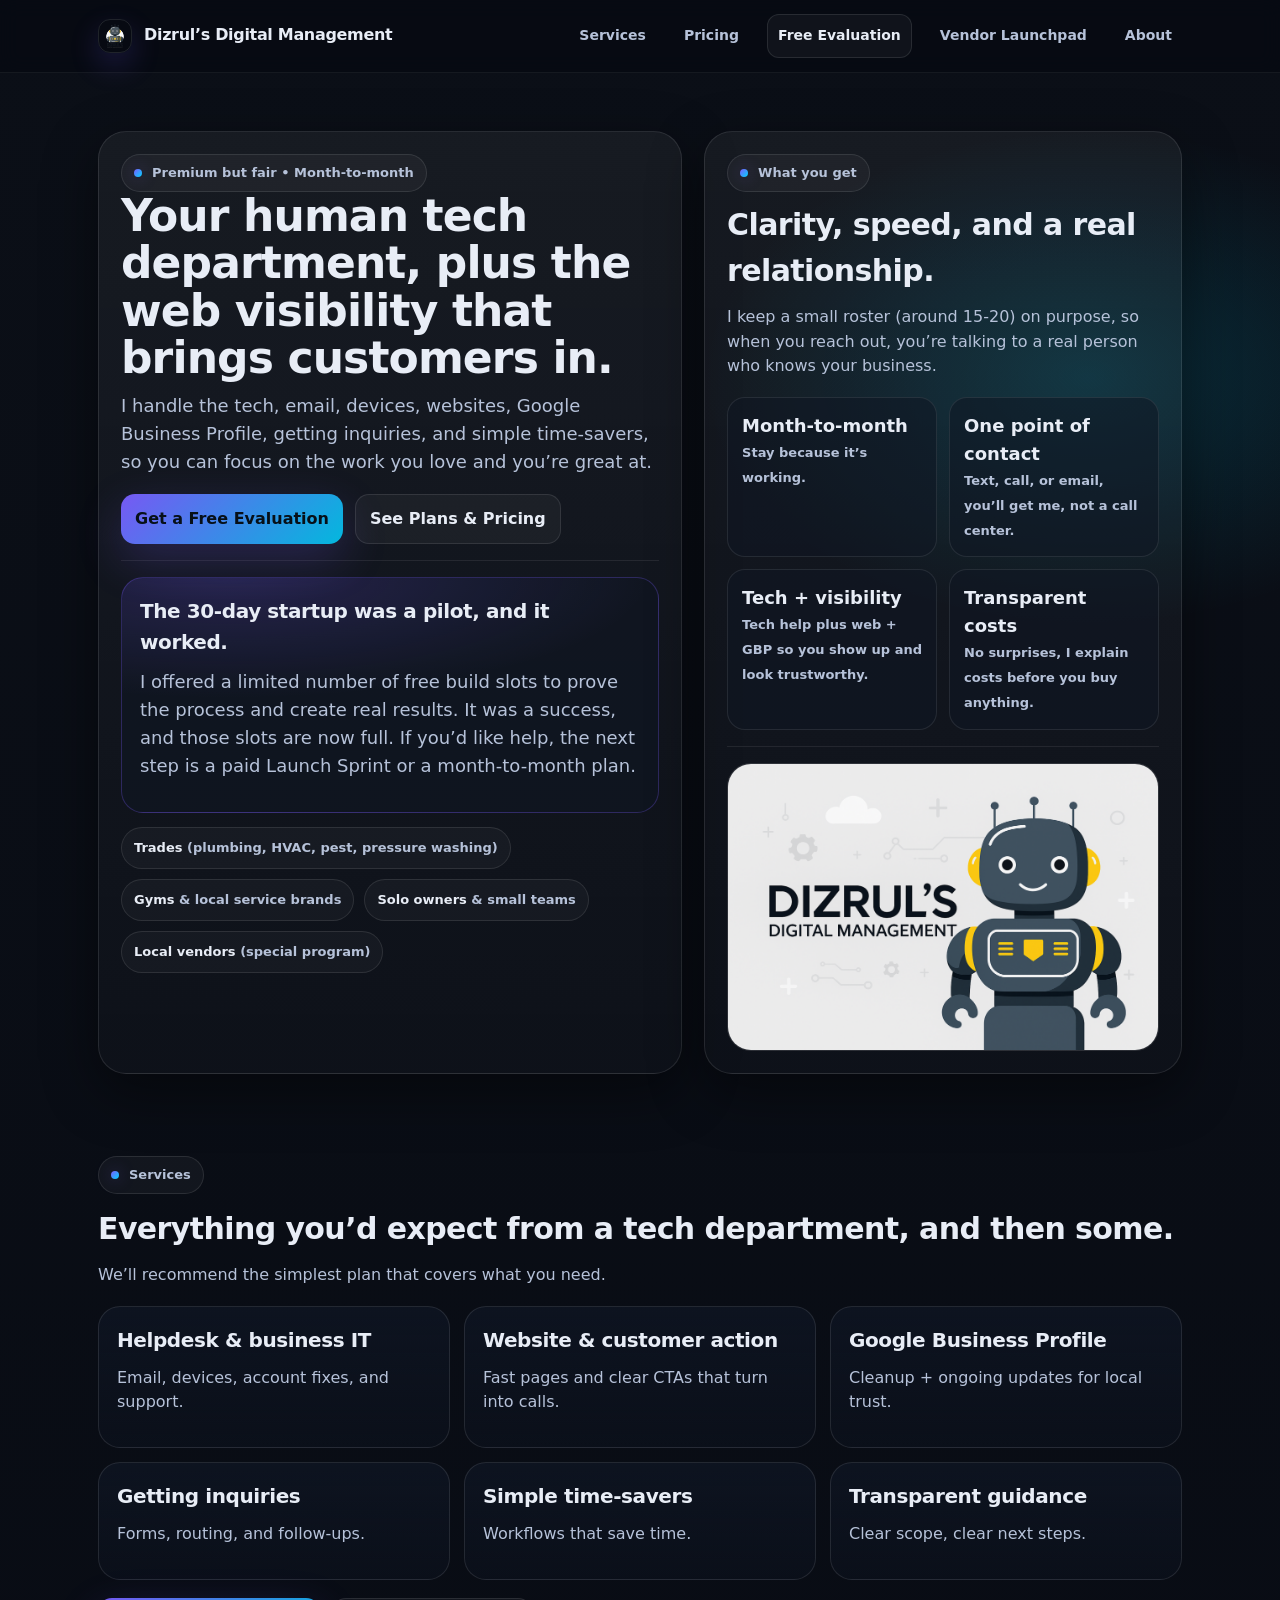
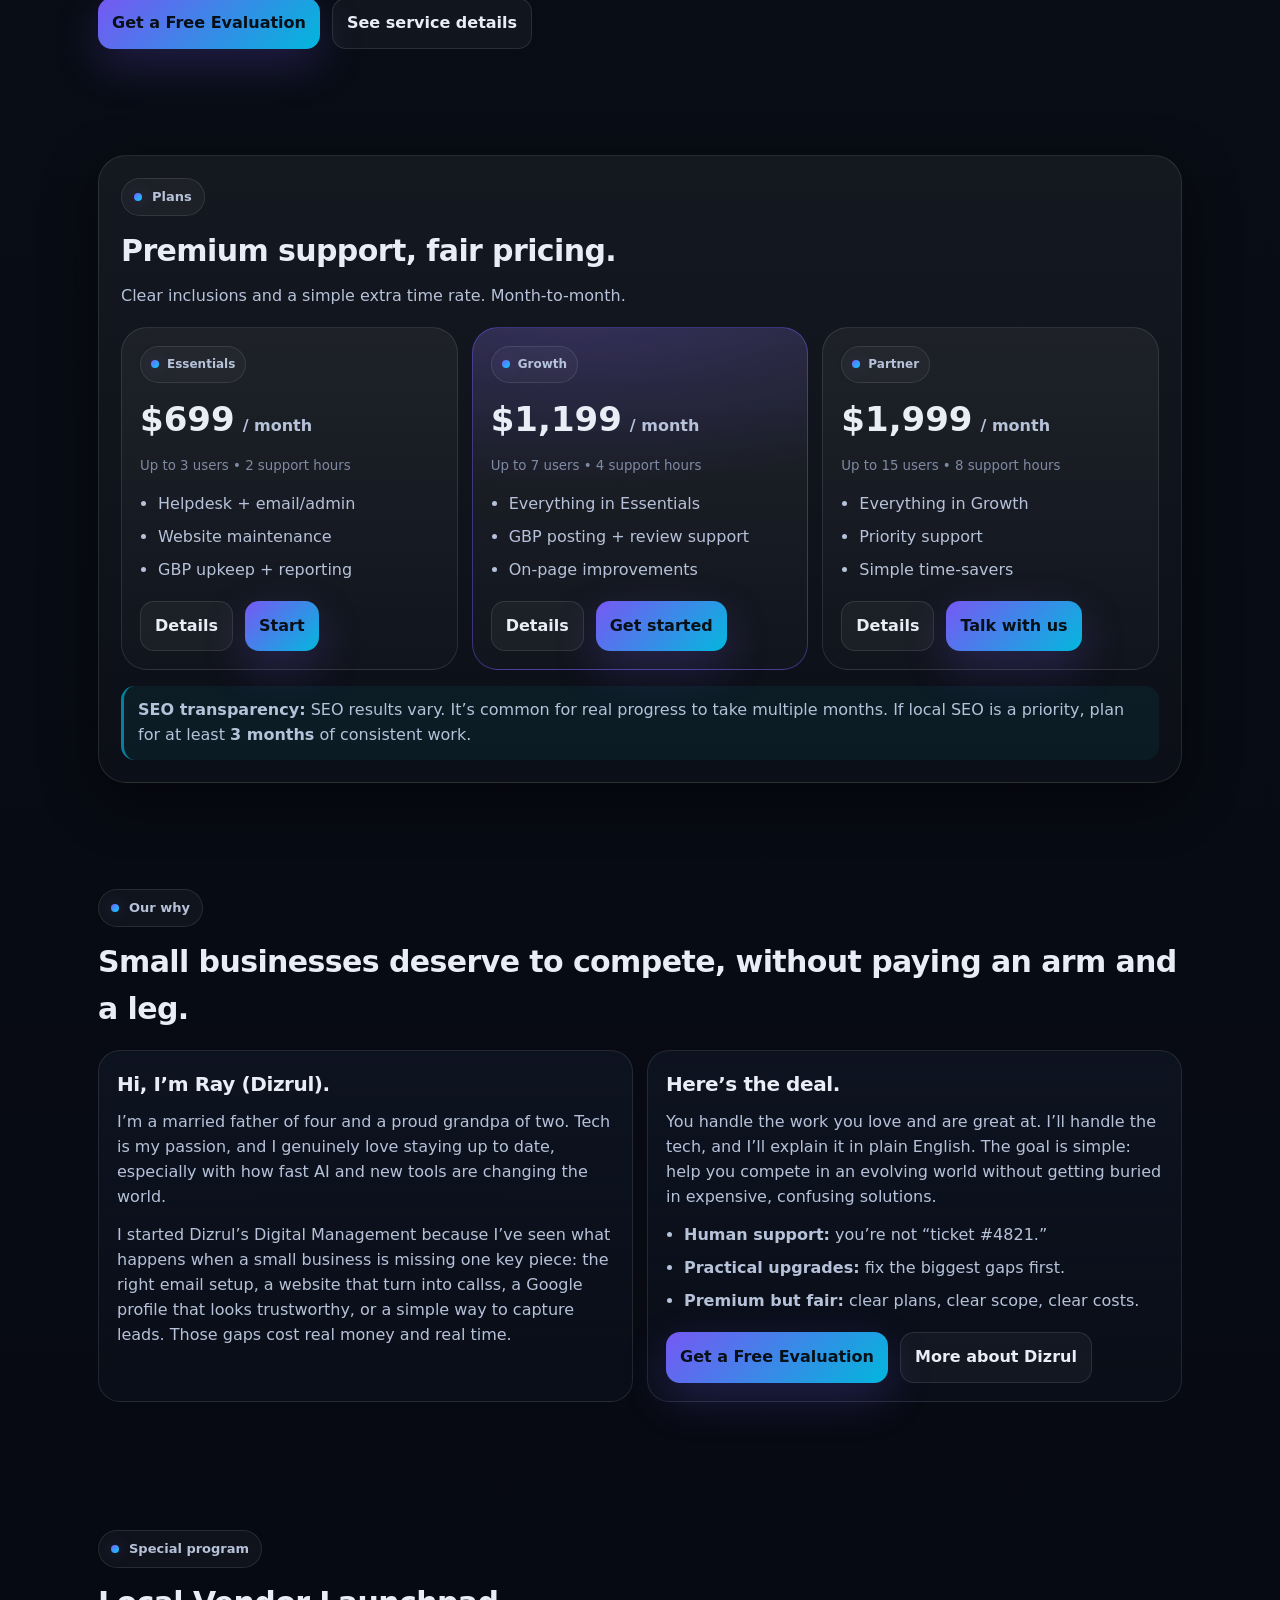
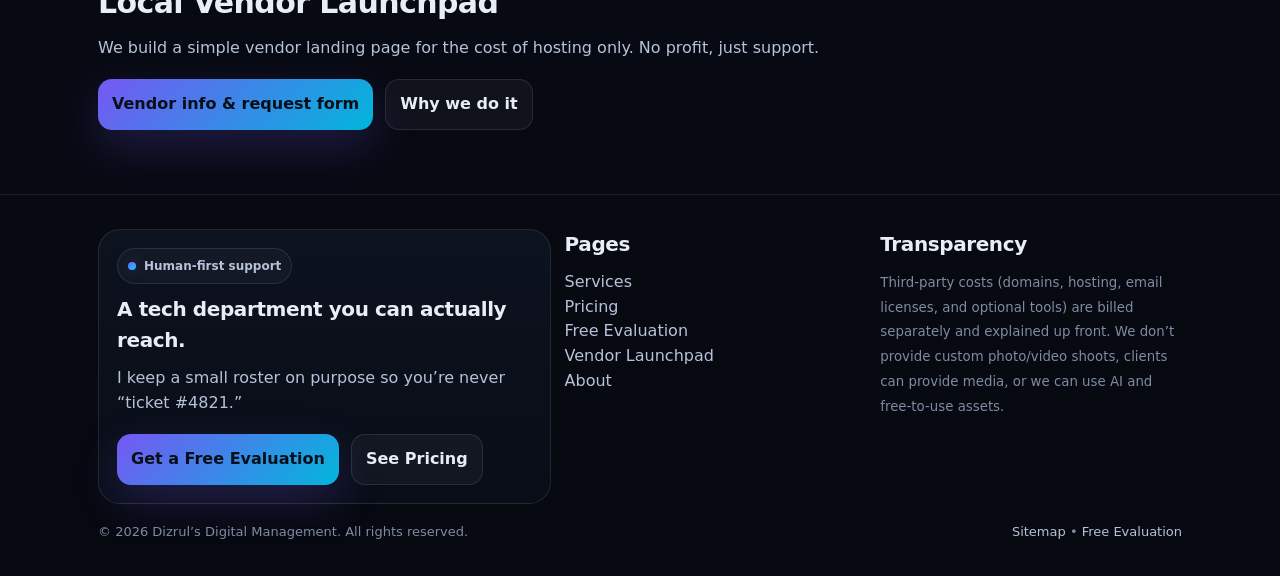
==== index.html @ 0477a1da "Add root AGENTS.md with project and content guidelines" ====
<!doctype html>
<html lang="en">
<head>
 <meta charset="utf-8" />
 <meta name="viewport" content="width=device-width, initial-scale=1" />
 <title>Dizrul’s Digital Management | Tech Department + Local Visibility</title>
 <meta name="description" content="Premium-but-fair tech department support for small businesses. Email and device setup, websites, Google Business Profile management, getting inquiries, and simple time-savers." />
 <meta name="robots" content="index,follow" />
 <link rel="canonical" href="https://dizrul.com/index.html" />
 <link rel="icon" href="assets/favicon.png" type="image/png" />
 <link rel="stylesheet" href="assets/styles.css" />
 <meta property="og:type" content="website" />
 <meta property="og:site_name" content="Dizrul’s Digital Management" />
 <meta property="og:title" content="Dizrul’s Digital Management | Tech Department + Local Visibility" />
 <meta property="og:description" content="Premium-but-fair tech department support for small businesses. Email and device setup, websites, Google Business Profile management, getting inquiries, and simple time-savers." />
 <meta property="og:url" content="https://dizrul.com/index.html" />
 <meta property="og:image" content="https://dizrul.com/assets/og-image.png" />
 <meta name="twitter:card" content="summary_large_image" />
 <meta name="twitter:title" content="Dizrul’s Digital Management | Tech Department + Local Visibility" />
 <meta name="twitter:description" content="Premium-but-fair tech department support for small businesses. Email and device setup, websites, Google Business Profile management, getting inquiries, and simple time-savers." />
 <meta name="twitter:image" content="https://dizrul.com/assets/og-image.png" />
 <script type="application/ld+json">
{
 "@context": "https://schema.org", "@type": "Organization", "name": "Dizrul\u2019s Digital Management", "url": "https://dizrul.com", "logo": "https://dizrul.com/assets/logo.png", "description": "Premium-but-fair tech department support for small businesses: email, devices, websites, Google Business Profile, getting inquiries, and simple time-savers."
}
</script>
</head>
<body>
 <header class="header">
 <div class="container">
 <div class="bar">
 <a class="brand" href="index.html" aria-label="Home">
 <span class="brandMark" aria-hidden="true"><img src="assets/logo.png" alt="" /></span>
 <span>Dizrul’s Digital Management</span>
 </a>
 <button class="menuBtn" data-menu-btn aria-label="Toggle menu">Menu</button>
 <nav class="nav" data-nav>
 <a href="services.html">Services</a>
 <a href="pricing.html">Pricing</a>
 <a href="evaluation.html" class="cta ghost">Free Evaluation</a>
 <a href="vendor-launchpad.html">Vendor Launchpad</a>
 <a href="about.html">About</a>
 </nav>
 </div>
 </div>
 </header>

 <main>
 <section class="hero">
 <div class="container">
 <div class="heroGrid">
 <div class="card pad headline">
 <span class="kicker"><span class="dot"></span> Premium but fair • Month-to-month</span>
 <h1>Your human tech department, plus the web visibility that brings customers in.</h1>
 <p>
 I handle the tech, email, devices, websites, Google Business Profile, getting inquiries, and simple time-savers, so you can focus on the work you love and you’re great at.
 </p>
 <div class="ctaRow">
 <a class="cta primary" href="evaluation.html">Get a Free Evaluation</a>
 <a class="cta ghost" href="pricing.html">See Plans & Pricing</a>
 </div>

 <div class="hr"></div>

 <div class="callout">
 <h3>The 30-day startup was a pilot, and it worked.</h3>
 <p>
 I offered a limited number of free build slots to prove the process and create real results.
 It was a success, and those slots are now full. If you’d like help, the next step is a paid Launch Sprint or a month-to-month plan.
 </p>
 </div>

 <div class="pills" aria-label="Who we help">
 <div class="pill"><strong>Trades</strong> (plumbing, HVAC, pest, pressure washing)</div>
 <div class="pill"><strong>Gyms</strong> & local service brands</div>
 <div class="pill"><strong>Solo owners</strong> & small teams</div>
 <div class="pill"><strong>Local vendors</strong> (special program)</div>
 </div>
 </div>

 <div class="card pad">
 <span class="kicker"><span class="dot"></span> What you get</span>
 <h2 style="margin-top:10px">Clarity, speed, and a real relationship.</h2>
 <p>I keep a small roster (around 15-20) on purpose, so when you reach out, you’re talking to a real person who knows your business.</p>

 <div class="statGrid">
 <div class="stat"><b>Month-to-month</b><span>Stay because it’s working.</span></div>
 <div class="stat"><b>One point of contact</b><span>Text, call, or email, you’ll get me, not a call center.</span></div>
 <div class="stat"><b>Tech + visibility</b><span>Tech help plus web + GBP so you show up and look trustworthy.</span></div>
 <div class="stat"><b>Transparent costs</b><span>No surprises, I explain costs before you buy anything.</span></div>
 </div>

 <div class="hr"></div>

 <div class="heroArt">
 <img src="assets/og-image.png" alt="Dizrul’s Digital Management brand banner featuring a friendly robot mascot." />
 </div>
 </div>
 </div>
 </div>
 </section>

 <section class="section">
 <div class="container">
 <span class="kicker"><span class="dot"></span> Services</span>
 <h2 style="margin-top:12px">Everything you’d expect from a tech department, and then some.</h2>
 <p>We’ll recommend the simplest plan that covers what you need.</p>

 <div class="grid3" style="margin-top:18px">
 <div class="feature"><h3>Helpdesk & business IT</h3><p>Email, devices, account fixes, and support.</p></div>
 <div class="feature"><h3>Website & customer action</h3><p>Fast pages and clear CTAs that turn into calls.</p></div>
 <div class="feature"><h3>Google Business Profile</h3><p>Cleanup + ongoing updates for local trust.</p></div>
 <div class="feature"><h3>Getting inquiries</h3><p>Forms, routing, and follow-ups.</p></div>
 <div class="feature"><h3>Simple time-savers</h3><p>Workflows that save time.</p></div>
 <div class="feature"><h3>Transparent guidance</h3><p>Clear scope, clear next steps.</p></div>
 </div>

 <div class="ctaRow" style="margin-top:18px">
 <a class="cta primary" href="evaluation.html">Get a Free Evaluation</a>
 <a class="cta ghost" href="services.html">See service details</a>
 </div>
 </div>
 </section>

 <section class="section tight">
 <div class="container">
 <div class="card pad">
 <span class="kicker"><span class="dot"></span> Plans</span>
 <h2 style="margin-top:12px">Premium support, fair pricing.</h2>
 <p>Clear inclusions and a simple extra time rate. Month-to-month.</p>

 <div class="pricing" style="margin-top:18px">
 <div class="plan">
 <div class="badge"><span class="dot"></span> Essentials</div>
 <div class="price"><b>$699</b><span>/ month</span></div>
 <p><small>Up to 3 users • 2 support hours</small></p>
 <ul>
 <li>Helpdesk + email/admin</li><li>Website maintenance</li><li>GBP upkeep + reporting</li>
 </ul>
 <div class="ctaRow">
 <a class="cta ghost" href="pricing.html#essentials">Details</a>
 <a class="cta primary" href="evaluation.html">Start</a>
 </div>
 </div>

 <div class="plan featured">
 <div class="badge"><span class="dot"></span> Growth</div>
 <div class="price"><b>$1,199</b><span>/ month</span></div>
 <p><small>Up to 7 users • 4 support hours</small></p>
 <ul>
 <li>Everything in Essentials</li><li>GBP posting + review support</li><li>On-page improvements</li>
 </ul>
 <div class="ctaRow">
 <a class="cta ghost" href="pricing.html#growth">Details</a>
 <a class="cta primary" href="evaluation.html">Get started</a>
 </div>
 </div>

 <div class="plan">
 <div class="badge"><span class="dot"></span> Partner</div>
 <div class="price"><b>$1,999</b><span>/ month</span></div>
 <p><small>Up to 15 users • 8 support hours</small></p>
 <ul>
 <li>Everything in Growth</li><li>Priority support</li><li>Simple time-savers</li>
 </ul>
 <div class="ctaRow">
 <a class="cta ghost" href="pricing.html#partner">Details</a>
 <a class="cta primary" href="evaluation.html">Talk with us</a>
 </div>
 </div>
 </div>

 <div class="note" style="margin-top:16px">
 <b>SEO transparency:</b> SEO results vary. It’s common for real progress to take multiple months. If local SEO is a priority, plan for at least <b>3 months</b> of consistent work.
 </div>
 </div>
 </div>
 </section>

 
 <section class="section">
 <div class="container">
 <span class="kicker"><span class="dot"></span> Our why</span>
 <h2 style="margin-top:12px">Small businesses deserve to compete, without paying an arm and a leg.</h2>
 <div class="grid2" style="margin-top:18px">
 <div class="feature">
 <h3>Hi, I’m Ray (Dizrul).</h3>
 <p>
 I’m a married father of four and a proud grandpa of two. Tech is my passion, and I genuinely love staying up to date, especially with how fast AI and new tools are changing the world.
 </p>
 <p>
 I started Dizrul’s Digital Management because I’ve seen what happens when a small business is missing one key piece:
 the right email setup, a website that turn into callss, a Google profile that looks trustworthy, or a simple way to capture leads.
 Those gaps cost real money and real time.
 </p>
 </div>
 <div class="feature">
 <h3>Here’s the deal.</h3>
 <p>
 You handle the work you love and are great at. I’ll handle the tech, and I’ll explain it in plain English.
 The goal is simple: help you compete in an evolving world without getting buried in expensive, confusing solutions.
 </p>
 <ul>
 <li><b>Human support:</b> you’re not “ticket #4821.”</li>
 <li><b>Practical upgrades:</b> fix the biggest gaps first.</li>
 <li><b>Premium but fair:</b> clear plans, clear scope, clear costs.</li>
 </ul>
 <div class="ctaRow">
 <a class="cta primary" href="evaluation.html">Get a Free Evaluation</a>
 <a class="cta ghost" href="about.html">More about Dizrul</a>
 </div>
 </div>
 </div>
 </div>
 </section>

<section class="section">
 <div class="container">
 <span class="kicker"><span class="dot"></span> Special program</span>
 <h2 style="margin-top:12px">Local Vendor Launchpad</h2>
 <p>We build a simple vendor landing page for the cost of hosting only. No profit, just support.</p>
 <div class="ctaRow">
 <a class="cta primary" href="vendor-launchpad.html">Vendor info & request form</a>
 <a class="cta ghost" href="about.html">Why we do it</a>
 </div>
 </div>
 </section>
 </main>

 <footer class="footer">
 <div class="container">
 <div class="footerGrid">
 <div class="feature">
 <div class="badge"><span class="dot" aria-hidden="true"></span> Human-first support</div>
 <h3 style="margin-top:10px">A tech department you can actually reach.</h3>
 <p>I keep a small roster on purpose so you’re never “ticket #4821.”</p>
 <div class="ctaRow">
 <a class="cta primary" href="evaluation.html">Get a Free Evaluation</a>
 <a class="cta ghost" href="pricing.html">See Pricing</a>
 </div>
 </div>
 <div>
 <h3>Pages</h3>
 <p>
 <a href="services.html">Services</a><br/>
 <a href="pricing.html">Pricing</a><br/>
 <a href="evaluation.html">Free Evaluation</a><br/>
 <a href="vendor-launchpad.html">Vendor Launchpad</a><br/>
 <a href="about.html">About</a>
 </p>
 </div>
 <div>
 <h3>Transparency</h3>
 <p><small>
 Third-party costs (domains, hosting, email licenses, and optional tools) are billed separately and explained up front.
 We don’t provide custom photo/video shoots, clients can provide media, or we can use AI and free-to-use assets.
 </small></p>
 </div>
 </div>
 <div class="subfooter">
 <span>© 2026 Dizrul’s Digital Management. All rights reserved.</span>
 <span><a href="sitemap.xml">Sitemap</a> • <a href="evaluation.html">Free Evaluation</a></span>
 </div>
 </div>
 </footer>
 <script src="assets/script.js"></script>
</body>
</html>
---- assets/styles.css ----
/* Dizrul Site — premium but fair, human-first */
:root{
  --bg:#0b0f17;
  --text:#e8edf6;
  --muted:#b6c2d9;
  --subtle:#7f8aa3;
  --line:rgba(255,255,255,.10);
  --brand:#7c5cff;
  --brand2:#00d4ff;
  --shadow: 0 18px 55px rgba(0,0,0,.45);
  --radius2: 28px;
  --max: 1120px;
}

*{box-sizing:border-box}
html{scroll-behavior:smooth}
body{
  margin:0;
  font-family: ui-sans-serif, system-ui, -apple-system, Segoe UI, Roboto, Helvetica, Arial, "Apple Color Emoji","Segoe UI Emoji";
  background:
    radial-gradient(900px 600px at 20% -10%, rgba(124,92,255,.22), transparent 60%),
    radial-gradient(700px 450px at 85% 10%, rgba(0,212,255,.16), transparent 55%),
    linear-gradient(180deg, var(--bg), #060911);
  color:var(--text);
  line-height:1.55;
}

a{color:inherit; text-decoration:none}
a:hover{opacity:.95}
img{max-width:100%; display:block}

.container{max-width:var(--max); margin:0 auto; padding:0 18px}
.section{padding:64px 0}
.section.tight{padding:42px 0}
.kicker{
  display:inline-flex; gap:10px; align-items:center;
  padding:8px 12px;
  border:1px solid var(--line);
  border-radius:999px;
  background:rgba(255,255,255,.04);
  color:var(--muted);
  font-weight:650;
  font-size:13px;
}
.dot{
  width:8px; height:8px; border-radius:999px;
  background:linear-gradient(135deg, var(--brand), var(--brand2));
  box-shadow:0 0 16px rgba(124,92,255,.35);
}

h1,h2,h3{margin:0 0 10px 0; letter-spacing:-0.02em}
h1{font-size:44px; line-height:1.08}
h2{font-size:30px}
h3{font-size:20px}
p{margin:0 0 14px 0; color:var(--muted)}
small{color:var(--subtle)}
ul{margin:0; padding-left:18px; color:var(--muted)}
li{margin:8px 0}

.header{
  position:sticky; top:0; z-index:50;
  backdrop-filter: blur(10px);
  background:rgba(6,9,17,.62);
  border-bottom:1px solid rgba(255,255,255,.06);
}
.header .bar{
  display:flex; align-items:center; justify-content:space-between;
  padding:14px 0;
}
.brand{
  display:flex; align-items:center; gap:12px;
  font-weight:900; letter-spacing:-0.02em;
}
.brandMark{
  width:34px; height:34px;
  border-radius:12px;
  overflow:hidden;
  box-shadow:0 12px 30px rgba(124,92,255,.20);
  border:1px solid rgba(255,255,255,.10);
}
.brandMark img{width:100%; height:100%; object-fit:cover}
.nav{display:flex; gap:18px; align-items:center}
.nav a{
  font-weight:650; font-size:14px;
  color:var(--muted);
  padding:10px 10px; border-radius:12px;
}
.nav a:hover{background:rgba(255,255,255,.05); color:var(--text)}
.nav a.active{background:rgba(124,92,255,.18); color:var(--text); border:1px solid rgba(124,92,255,.30)}
.menuBtn{
  display:none;
  border:1px solid var(--line);
  background:rgba(255,255,255,.04);
  color:var(--text);
  border-radius:14px;
  padding:10px 12px;
  font-weight:800;
}

.cta{
  display:inline-flex; align-items:center; justify-content:center; gap:10px;
  padding:12px 14px;
  border-radius:14px;
  font-weight:850;
  border:1px solid rgba(255,255,255,.10);
}
.cta.primary{
  background:linear-gradient(135deg, rgba(124,92,255,.95), rgba(0,212,255,.85));
  color:#071018;
  border:none;
  box-shadow:0 16px 45px rgba(124,92,255,.22);
}
.cta.ghost{background:rgba(255,255,255,.04); color:var(--text)}
.ctaRow{display:flex; gap:12px; flex-wrap:wrap; margin-top:18px}

.hero{padding:58px 0 18px}
.heroGrid{display:grid; grid-template-columns: 1.1fr .9fr; gap:22px; align-items:stretch}

.card{
  border:1px solid var(--line);
  background:linear-gradient(180deg, rgba(255,255,255,.05), rgba(255,255,255,.02));
  border-radius:var(--radius2);
  box-shadow:var(--shadow);
}
.card.pad{padding:22px}
.hero .headline p{font-size:18px; max-width:58ch}

.pills{display:flex; flex-wrap:wrap; gap:10px; margin-top:14px}
.pill{
  border:1px solid var(--line);
  background:rgba(255,255,255,.03);
  color:var(--muted);
  padding:10px 12px;
  border-radius:999px;
  font-weight:750;
  font-size:13px;
}
.pill strong{color:var(--text)}

.statGrid{display:grid; grid-template-columns:repeat(2, 1fr); gap:12px; margin-top:18px}
.stat{
  padding:14px;
  border-radius:18px;
  border:1px solid rgba(255,255,255,.09);
  background:rgba(15,22,36,.55);
}
.stat b{display:block; font-size:18px}
.stat span{color:var(--muted); font-weight:650; font-size:13px}

.grid3{display:grid; grid-template-columns:repeat(3, 1fr); gap:14px}
.grid2{display:grid; grid-template-columns:repeat(2, 1fr); gap:14px}

.feature{
  padding:18px;
  border-radius:22px;
  border:1px solid var(--line);
  background:linear-gradient(180deg, rgba(15,22,36,.75), rgba(15,22,36,.35));
}
.badge{
  display:inline-flex; align-items:center; gap:8px;
  color:var(--muted);
  padding:8px 10px;
  border-radius:999px;
  border:1px solid rgba(255,255,255,.10);
  background:rgba(255,255,255,.03);
  font-weight:800;
  font-size:12px;
}
.hr{height:1px; background:rgba(255,255,255,.08); margin:16px 0}

.callout{
  padding:18px;
  border-radius:22px;
  border:1px solid rgba(124,92,255,.28);
  background:
    radial-gradient(700px 200px at 20% 0%, rgba(124,92,255,.20), transparent 60%),
    rgba(15,22,36,.55);
}

.pricing{display:grid; grid-template-columns:repeat(3, 1fr); gap:14px; align-items:stretch}
.plan{
  padding:18px;
  border-radius:26px;
  border:1px solid var(--line);
  background:linear-gradient(180deg, rgba(255,255,255,.05), rgba(255,255,255,.02));
}
.plan.featured{
  border:1px solid rgba(124,92,255,.40);
  background:
    radial-gradient(900px 320px at 30% -10%, rgba(124,92,255,.25), transparent 60%),
    linear-gradient(180deg, rgba(255,255,255,.06), rgba(255,255,255,.02));
}
.price{display:flex; align-items:baseline; gap:8px; margin:10px 0 8px 0}
.price b{font-size:34px}
.price span{color:var(--muted); font-weight:650}

.faq details{
  border:1px solid var(--line);
  background:rgba(255,255,255,.03);
  border-radius:18px;
  padding:14px;
  margin:10px 0;
}
.faq summary{
  cursor:pointer;
  font-weight:900;
  color:var(--text);
  list-style:none;
}
.faq summary::-webkit-details-marker{display:none}
.faq p{margin-top:10px}

.form{display:grid; gap:12px}
.field{display:grid; gap:6px}
label{font-weight:800; color:var(--text); font-size:13px}
input, textarea{
  width:100%;
  border-radius:16px;
  border:1px solid rgba(255,255,255,.10);
  background:rgba(6,9,17,.55);
  color:var(--text);
  padding:12px 12px;
  outline:none;
}
textarea{min-height:120px; resize:vertical}
input:focus, textarea:focus{
  border-color: rgba(124,92,255,.55);
  box-shadow:0 0 0 3px rgba(124,92,255,.18);
}

.checkRow{display:flex; flex-wrap:wrap; gap:10px}
.check{
  display:flex; align-items:center; gap:10px;
  border:1px solid var(--line);
  background:rgba(255,255,255,.03);
  padding:10px 12px;
  border-radius:16px;
  color:var(--muted);
  font-weight:650;
}
.check input{width:auto; margin:0}

.note{
  border-left:3px solid rgba(0,212,255,.55);
  padding:12px 14px;
  background:rgba(0,212,255,.06);
  border-radius:14px;
  color:var(--muted);
}

.footer{
  padding:34px 0;
  border-top:1px solid rgba(255,255,255,.08);
  background:rgba(6,9,17,.35);
}
.footerGrid{display:grid; grid-template-columns:1.2fr .8fr .8fr; gap:14px; align-items:start}
.footer a{color:var(--muted)}
.footer a:hover{color:var(--text)}
.subfooter{
  margin-top:18px;
  color:var(--subtle);
  font-size:13px;
  display:flex;
  flex-wrap:wrap;
  gap:10px;
  justify-content:space-between;
  align-items:center;
}

.heroArt{
  border-radius:24px;
  overflow:hidden;
  border:1px solid rgba(255,255,255,.10);
  background:rgba(255,255,255,.03);
}
.heroArt img{width:100%; height:100%; object-fit:cover}

@media (max-width: 920px){
  h1{font-size:38px}
  .heroGrid{grid-template-columns:1fr}
  .grid3{grid-template-columns:1fr}
  .grid2{grid-template-columns:1fr}
  .pricing{grid-template-columns:1fr}
  .footerGrid{grid-template-columns:1fr}
  .menuBtn{display:inline-flex}
  .nav{
    position:absolute;
    left:0; right:0; top:64px;
    padding:12px 18px 18px;
    display:none;
    flex-direction:column;
    gap:8px;
    background:rgba(6,9,17,.92);
    border-bottom:1px solid rgba(255,255,255,.08);
  }
  .nav.open{display:flex}
  .nav a{width:100%}
}
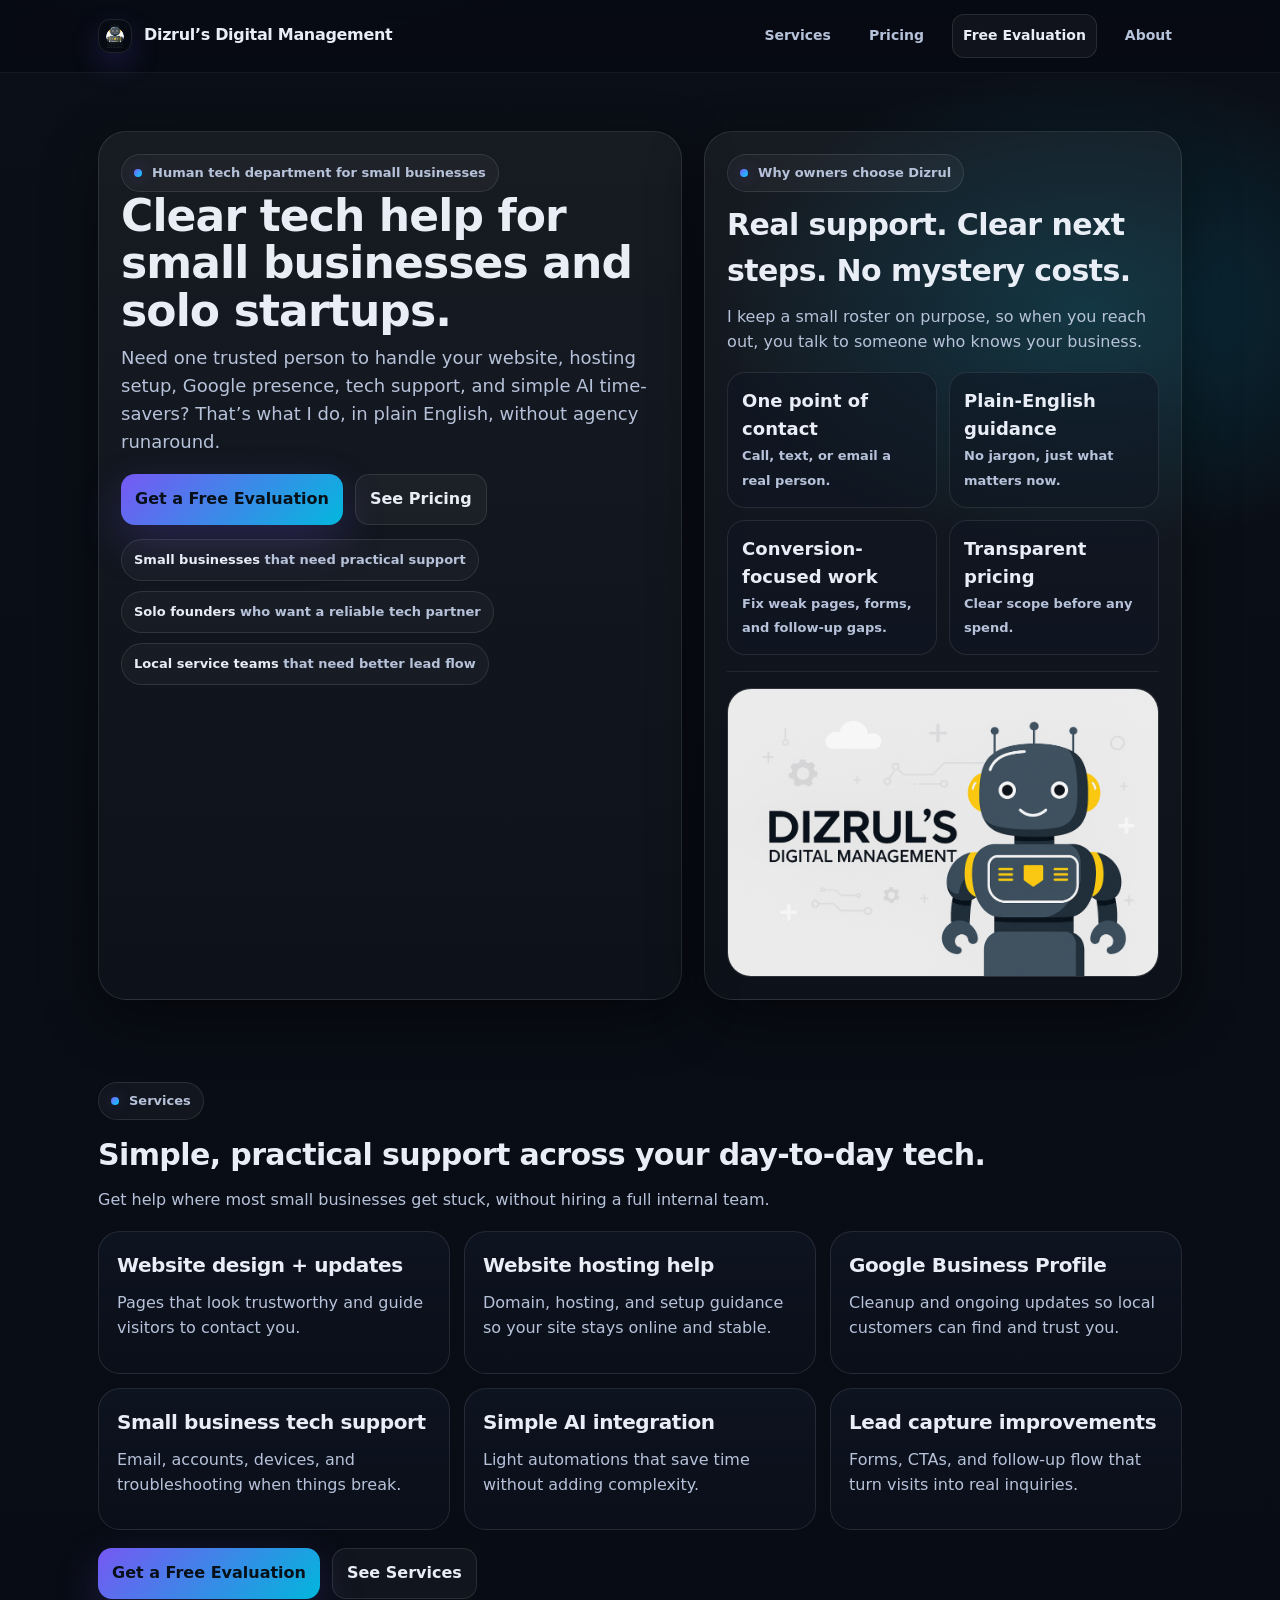
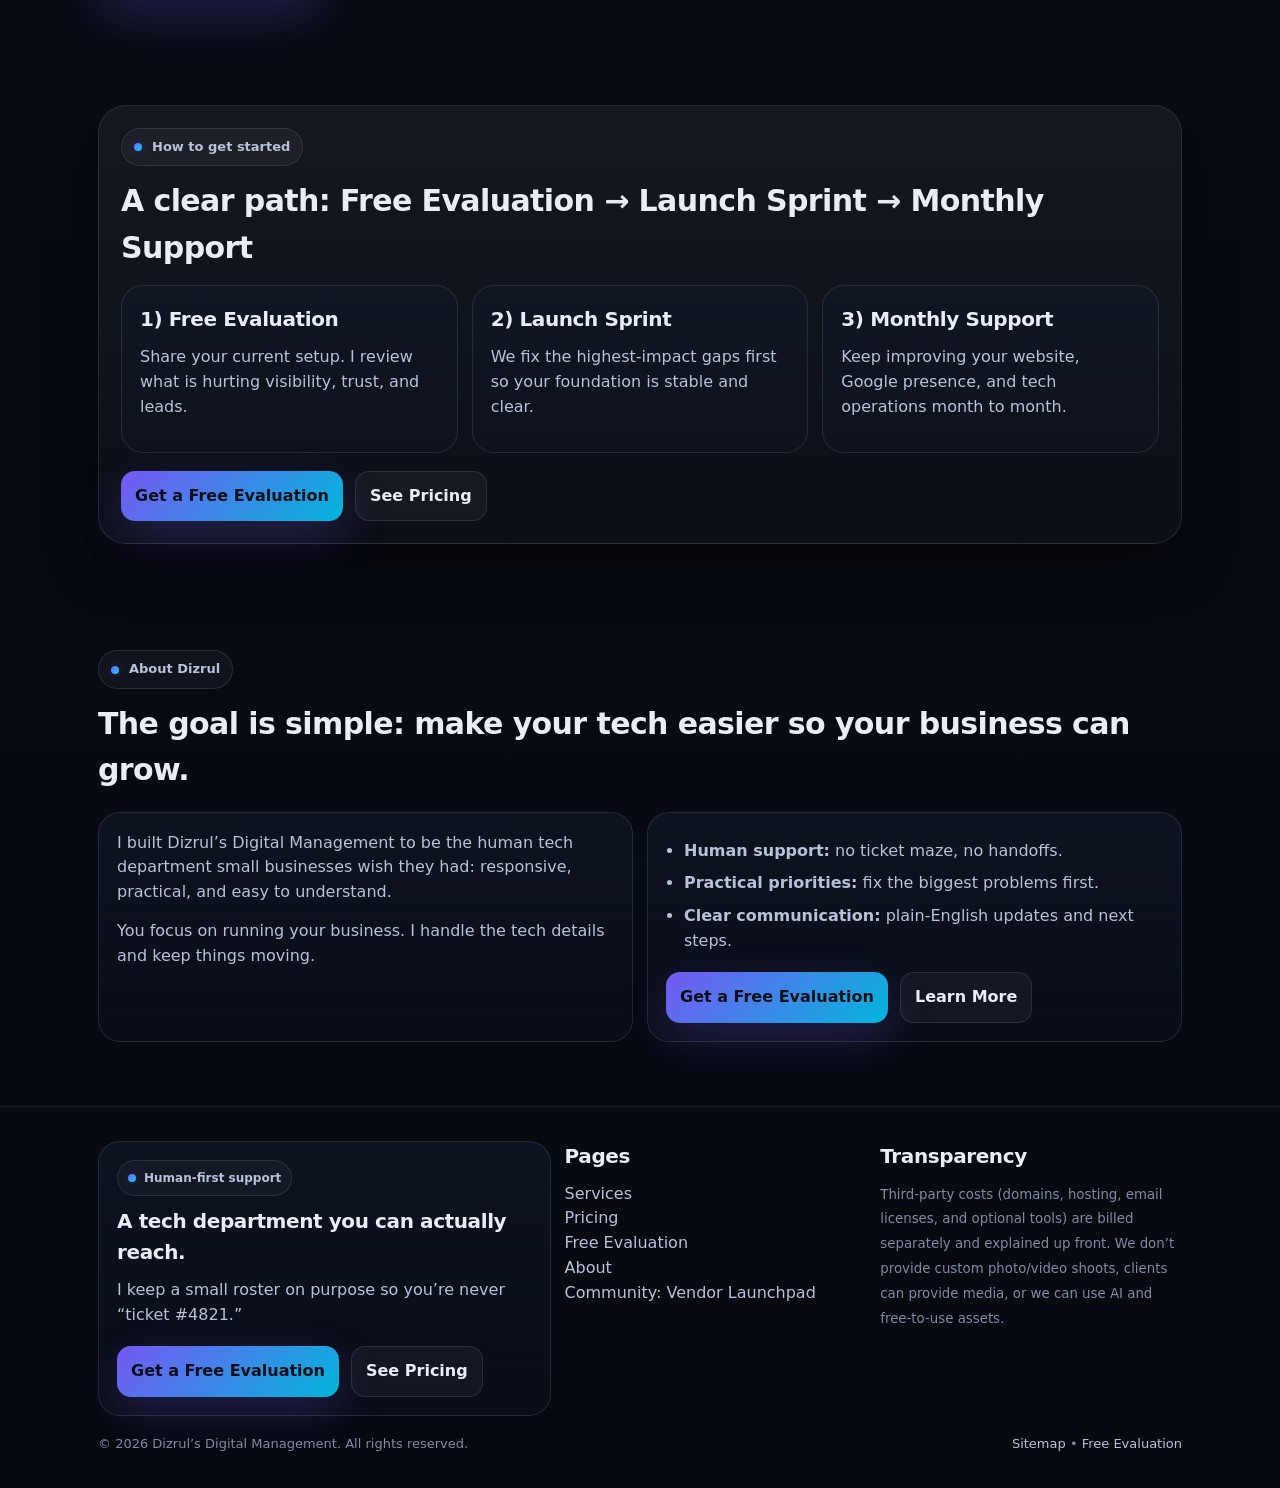
==== commit 3cd81ace: "Unify navigation and CTA path across site pages" ====
--- a/index.html
+++ b/index.html
@@ -3,21 +3,21 @@
 <head>
  <meta charset="utf-8" />
  <meta name="viewport" content="width=device-width, initial-scale=1" />
- <title>Dizrul’s Digital Management | Tech Department + Local Visibility</title>
- <meta name="description" content="Premium-but-fair tech department support for small businesses. Email and device setup, websites, Google Business Profile management, getting inquiries, and simple time-savers." />
+ <title>Dizrul’s Digital Management | Human Tech Department for Small Businesses</title>
+ <meta name="description" content="Human tech department support for small businesses and solo startups. Website design, hosting help, Google Business Profile management, tech support, and simple AI integration." />
  <meta name="robots" content="index,follow" />
  <link rel="canonical" href="https://dizrul.com/index.html" />
  <link rel="icon" href="assets/favicon.png" type="image/png" />
  <link rel="stylesheet" href="assets/styles.css" />
  <meta property="og:type" content="website" />
  <meta property="og:site_name" content="Dizrul’s Digital Management" />
- <meta property="og:title" content="Dizrul’s Digital Management | Tech Department + Local Visibility" />
- <meta property="og:description" content="Premium-but-fair tech department support for small businesses. Email and device setup, websites, Google Business Profile management, getting inquiries, and simple time-savers." />
+ <meta property="og:title" content="Dizrul’s Digital Management | Human Tech Department for Small Businesses" />
+ <meta property="og:description" content="Human tech department support for small businesses and solo startups. Website design, hosting help, Google Business Profile management, tech support, and simple AI integration." />
  <meta property="og:url" content="https://dizrul.com/index.html" />
  <meta property="og:image" content="https://dizrul.com/assets/og-image.png" />
  <meta name="twitter:card" content="summary_large_image" />
- <meta name="twitter:title" content="Dizrul’s Digital Management | Tech Department + Local Visibility" />
- <meta name="twitter:description" content="Premium-but-fair tech department support for small businesses. Email and device setup, websites, Google Business Profile management, getting inquiries, and simple time-savers." />
+ <meta name="twitter:title" content="Dizrul’s Digital Management | Human Tech Department for Small Businesses" />
+ <meta name="twitter:description" content="Human tech department support for small businesses and solo startups. Website design, hosting help, Google Business Profile management, tech support, and simple AI integration." />
  <meta name="twitter:image" content="https://dizrul.com/assets/og-image.png" />
  <script type="application/ld+json">
 {
@@ -38,7 +38,6 @@
  <a href="services.html">Services</a>
  <a href="pricing.html">Pricing</a>
  <a href="evaluation.html" class="cta ghost">Free Evaluation</a>
- <a href="vendor-launchpad.html">Vendor Launchpad</a>
  <a href="about.html">About</a>
  </nav>
  </div>
@@ -50,44 +49,34 @@
  <div class="container">
  <div class="heroGrid">
  <div class="card pad headline">
- <span class="kicker"><span class="dot"></span> Premium but fair • Month-to-month</span>
- <h1>Your human tech department, plus the web visibility that brings customers in.</h1>
- <p>
- I handle the tech, email, devices, websites, Google Business Profile, getting inquiries, and simple time-savers, so you can focus on the work you love and you’re great at.
+ <span class="kicker"><span class="dot"></span> Human tech department for small businesses</span>
+ <h1>Clear tech help for small businesses and solo startups.</h1>
+ <p>
+ Need one trusted person to handle your website, hosting setup, Google presence, tech support, and simple AI time-savers?
+ That’s what I do, in plain English, without agency runaround.
  </p>
  <div class="ctaRow">
  <a class="cta primary" href="evaluation.html">Get a Free Evaluation</a>
- <a class="cta ghost" href="pricing.html">See Plans & Pricing</a>
- </div>
-
- <div class="hr"></div>
-
- <div class="callout">
- <h3>The 30-day startup was a pilot, and it worked.</h3>
- <p>
- I offered a limited number of free build slots to prove the process and create real results.
- It was a success, and those slots are now full. If you’d like help, the next step is a paid Launch Sprint or a month-to-month plan.
- </p>
+ <a class="cta ghost" href="pricing.html">See Pricing</a>
  </div>
 
  <div class="pills" aria-label="Who we help">
- <div class="pill"><strong>Trades</strong> (plumbing, HVAC, pest, pressure washing)</div>
- <div class="pill"><strong>Gyms</strong> & local service brands</div>
- <div class="pill"><strong>Solo owners</strong> & small teams</div>
- <div class="pill"><strong>Local vendors</strong> (special program)</div>
+ <div class="pill"><strong>Small businesses</strong> that need practical support</div>
+ <div class="pill"><strong>Solo founders</strong> who want a reliable tech partner</div>
+ <div class="pill"><strong>Local service teams</strong> that need better lead flow</div>
  </div>
  </div>
 
  <div class="card pad">
- <span class="kicker"><span class="dot"></span> What you get</span>
- <h2 style="margin-top:10px">Clarity, speed, and a real relationship.</h2>
- <p>I keep a small roster (around 15-20) on purpose, so when you reach out, you’re talking to a real person who knows your business.</p>
+ <span class="kicker"><span class="dot"></span> Why owners choose Dizrul</span>
+ <h2 style="margin-top:10px">Real support. Clear next steps. No mystery costs.</h2>
+ <p>I keep a small roster on purpose, so when you reach out, you talk to someone who knows your business.</p>
 
  <div class="statGrid">
- <div class="stat"><b>Month-to-month</b><span>Stay because it’s working.</span></div>
- <div class="stat"><b>One point of contact</b><span>Text, call, or email, you’ll get me, not a call center.</span></div>
- <div class="stat"><b>Tech + visibility</b><span>Tech help plus web + GBP so you show up and look trustworthy.</span></div>
- <div class="stat"><b>Transparent costs</b><span>No surprises, I explain costs before you buy anything.</span></div>
+ <div class="stat"><b>One point of contact</b><span>Call, text, or email a real person.</span></div>
+ <div class="stat"><b>Plain-English guidance</b><span>No jargon, just what matters now.</span></div>
+ <div class="stat"><b>Conversion-focused work</b><span>Fix weak pages, forms, and follow-up gaps.</span></div>
+ <div class="stat"><b>Transparent pricing</b><span>Clear scope before any spend.</span></div>
  </div>
 
  <div class="hr"></div>
@@ -103,21 +92,21 @@
  <section class="section">
  <div class="container">
  <span class="kicker"><span class="dot"></span> Services</span>
- <h2 style="margin-top:12px">Everything you’d expect from a tech department, and then some.</h2>
- <p>We’ll recommend the simplest plan that covers what you need.</p>
+ <h2 style="margin-top:12px">Simple, practical support across your day-to-day tech.</h2>
+ <p>Get help where most small businesses get stuck, without hiring a full internal team.</p>
 
  <div class="grid3" style="margin-top:18px">
- <div class="feature"><h3>Helpdesk & business IT</h3><p>Email, devices, account fixes, and support.</p></div>
- <div class="feature"><h3>Website & customer action</h3><p>Fast pages and clear CTAs that turn into calls.</p></div>
- <div class="feature"><h3>Google Business Profile</h3><p>Cleanup + ongoing updates for local trust.</p></div>
- <div class="feature"><h3>Getting inquiries</h3><p>Forms, routing, and follow-ups.</p></div>
- <div class="feature"><h3>Simple time-savers</h3><p>Workflows that save time.</p></div>
- <div class="feature"><h3>Transparent guidance</h3><p>Clear scope, clear next steps.</p></div>
+ <div class="feature"><h3>Website design + updates</h3><p>Pages that look trustworthy and guide visitors to contact you.</p></div>
+ <div class="feature"><h3>Website hosting help</h3><p>Domain, hosting, and setup guidance so your site stays online and stable.</p></div>
+ <div class="feature"><h3>Google Business Profile</h3><p>Cleanup and ongoing updates so local customers can find and trust you.</p></div>
+ <div class="feature"><h3>Small business tech support</h3><p>Email, accounts, devices, and troubleshooting when things break.</p></div>
+ <div class="feature"><h3>Simple AI integration</h3><p>Light automations that save time without adding complexity.</p></div>
+ <div class="feature"><h3>Lead capture improvements</h3><p>Forms, CTAs, and follow-up flow that turn visits into real inquiries.</p></div>
  </div>
 
  <div class="ctaRow" style="margin-top:18px">
  <a class="cta primary" href="evaluation.html">Get a Free Evaluation</a>
- <a class="cta ghost" href="services.html">See service details</a>
+ <a class="cta ghost" href="services.html">See Services</a>
  </div>
  </div>
  </section>
@@ -125,107 +114,59 @@
  <section class="section tight">
  <div class="container">
  <div class="card pad">
- <span class="kicker"><span class="dot"></span> Plans</span>
- <h2 style="margin-top:12px">Premium support, fair pricing.</h2>
- <p>Clear inclusions and a simple extra time rate. Month-to-month.</p>
-
- <div class="pricing" style="margin-top:18px">
- <div class="plan">
- <div class="badge"><span class="dot"></span> Essentials</div>
- <div class="price"><b>$699</b><span>/ month</span></div>
- <p><small>Up to 3 users • 2 support hours</small></p>
+ <span class="kicker"><span class="dot"></span> How to get started</span>
+ <h2 style="margin-top:12px">A clear path: Free Evaluation → Launch Sprint → Monthly Support</h2>
+ <div class="grid3" style="margin-top:14px">
+ <div class="feature">
+ <h3>1) Free Evaluation</h3>
+ <p>Share your current setup. I review what is hurting visibility, trust, and leads.</p>
+ </div>
+ <div class="feature">
+ <h3>2) Launch Sprint</h3>
+ <p>We fix the highest-impact gaps first so your foundation is stable and clear.</p>
+ </div>
+ <div class="feature">
+ <h3>3) Monthly Support</h3>
+ <p>Keep improving your website, Google presence, and tech operations month to month.</p>
+ </div>
+ </div>
+ <div class="ctaRow" style="margin-top:18px">
+ <a class="cta primary" href="evaluation.html">Get a Free Evaluation</a>
+ <a class="cta ghost" href="pricing.html">See Pricing</a>
+ </div>
+ </div>
+ </div>
+ </section>
+
+ <section class="section">
+ <div class="container">
+ <span class="kicker"><span class="dot"></span> About Dizrul</span>
+ <h2 style="margin-top:12px">The goal is simple: make your tech easier so your business can grow.</h2>
+ <div class="grid2" style="margin-top:18px">
+ <div class="feature">
+ <p>
+ I built Dizrul’s Digital Management to be the human tech department small businesses wish they had:
+ responsive, practical, and easy to understand.
+ </p>
+ <p>
+ You focus on running your business. I handle the tech details and keep things moving.
+ </p>
+ </div>
+ <div class="feature">
  <ul>
- <li>Helpdesk + email/admin</li><li>Website maintenance</li><li>GBP upkeep + reporting</li>
+ <li><b>Human support:</b> no ticket maze, no handoffs.</li>
+ <li><b>Practical priorities:</b> fix the biggest problems first.</li>
+ <li><b>Clear communication:</b> plain-English updates and next steps.</li>
  </ul>
  <div class="ctaRow">
- <a class="cta ghost" href="pricing.html#essentials">Details</a>
- <a class="cta primary" href="evaluation.html">Start</a>
- </div>
- </div>
-
- <div class="plan featured">
- <div class="badge"><span class="dot"></span> Growth</div>
- <div class="price"><b>$1,199</b><span>/ month</span></div>
- <p><small>Up to 7 users • 4 support hours</small></p>
- <ul>
- <li>Everything in Essentials</li><li>GBP posting + review support</li><li>On-page improvements</li>
- </ul>
- <div class="ctaRow">
- <a class="cta ghost" href="pricing.html#growth">Details</a>
- <a class="cta primary" href="evaluation.html">Get started</a>
- </div>
- </div>
-
- <div class="plan">
- <div class="badge"><span class="dot"></span> Partner</div>
- <div class="price"><b>$1,999</b><span>/ month</span></div>
- <p><small>Up to 15 users • 8 support hours</small></p>
- <ul>
- <li>Everything in Growth</li><li>Priority support</li><li>Simple time-savers</li>
- </ul>
- <div class="ctaRow">
- <a class="cta ghost" href="pricing.html#partner">Details</a>
- <a class="cta primary" href="evaluation.html">Talk with us</a>
- </div>
- </div>
- </div>
-
- <div class="note" style="margin-top:16px">
- <b>SEO transparency:</b> SEO results vary. It’s common for real progress to take multiple months. If local SEO is a priority, plan for at least <b>3 months</b> of consistent work.
- </div>
- </div>
- </div>
- </section>
-
- 
- <section class="section">
- <div class="container">
- <span class="kicker"><span class="dot"></span> Our why</span>
- <h2 style="margin-top:12px">Small businesses deserve to compete, without paying an arm and a leg.</h2>
- <div class="grid2" style="margin-top:18px">
- <div class="feature">
- <h3>Hi, I’m Ray (Dizrul).</h3>
- <p>
- I’m a married father of four and a proud grandpa of two. Tech is my passion, and I genuinely love staying up to date, especially with how fast AI and new tools are changing the world.
- </p>
- <p>
- I started Dizrul’s Digital Management because I’ve seen what happens when a small business is missing one key piece:
- the right email setup, a website that turn into callss, a Google profile that looks trustworthy, or a simple way to capture leads.
- Those gaps cost real money and real time.
- </p>
- </div>
- <div class="feature">
- <h3>Here’s the deal.</h3>
- <p>
- You handle the work you love and are great at. I’ll handle the tech, and I’ll explain it in plain English.
- The goal is simple: help you compete in an evolving world without getting buried in expensive, confusing solutions.
- </p>
- <ul>
- <li><b>Human support:</b> you’re not “ticket #4821.”</li>
- <li><b>Practical upgrades:</b> fix the biggest gaps first.</li>
- <li><b>Premium but fair:</b> clear plans, clear scope, clear costs.</li>
- </ul>
- <div class="ctaRow">
- <a class="cta primary" href="evaluation.html">Get a Free Evaluation</a>
- <a class="cta ghost" href="about.html">More about Dizrul</a>
- </div>
- </div>
- </div>
- </div>
- </section>
-
-<section class="section">
- <div class="container">
- <span class="kicker"><span class="dot"></span> Special program</span>
- <h2 style="margin-top:12px">Local Vendor Launchpad</h2>
- <p>We build a simple vendor landing page for the cost of hosting only. No profit, just support.</p>
- <div class="ctaRow">
- <a class="cta primary" href="vendor-launchpad.html">Vendor info & request form</a>
- <a class="cta ghost" href="about.html">Why we do it</a>
- </div>
- </div>
- </section>
- </main>
+ <a class="cta primary" href="evaluation.html">Get a Free Evaluation</a>
+ <a class="cta ghost" href="about.html">Learn More</a>
+ </div>
+ </div>
+ </div>
+ </div>
+ </section>
+</main>
 
  <footer class="footer">
  <div class="container">
@@ -245,8 +186,8 @@
  <a href="services.html">Services</a><br/>
  <a href="pricing.html">Pricing</a><br/>
  <a href="evaluation.html">Free Evaluation</a><br/>
- <a href="vendor-launchpad.html">Vendor Launchpad</a><br/>
- <a href="about.html">About</a>
+ <a href="about.html">About</a><br/>
+ <a href="vendor-launchpad.html">Community: Vendor Launchpad</a>
  </p>
  </div>
  <div>
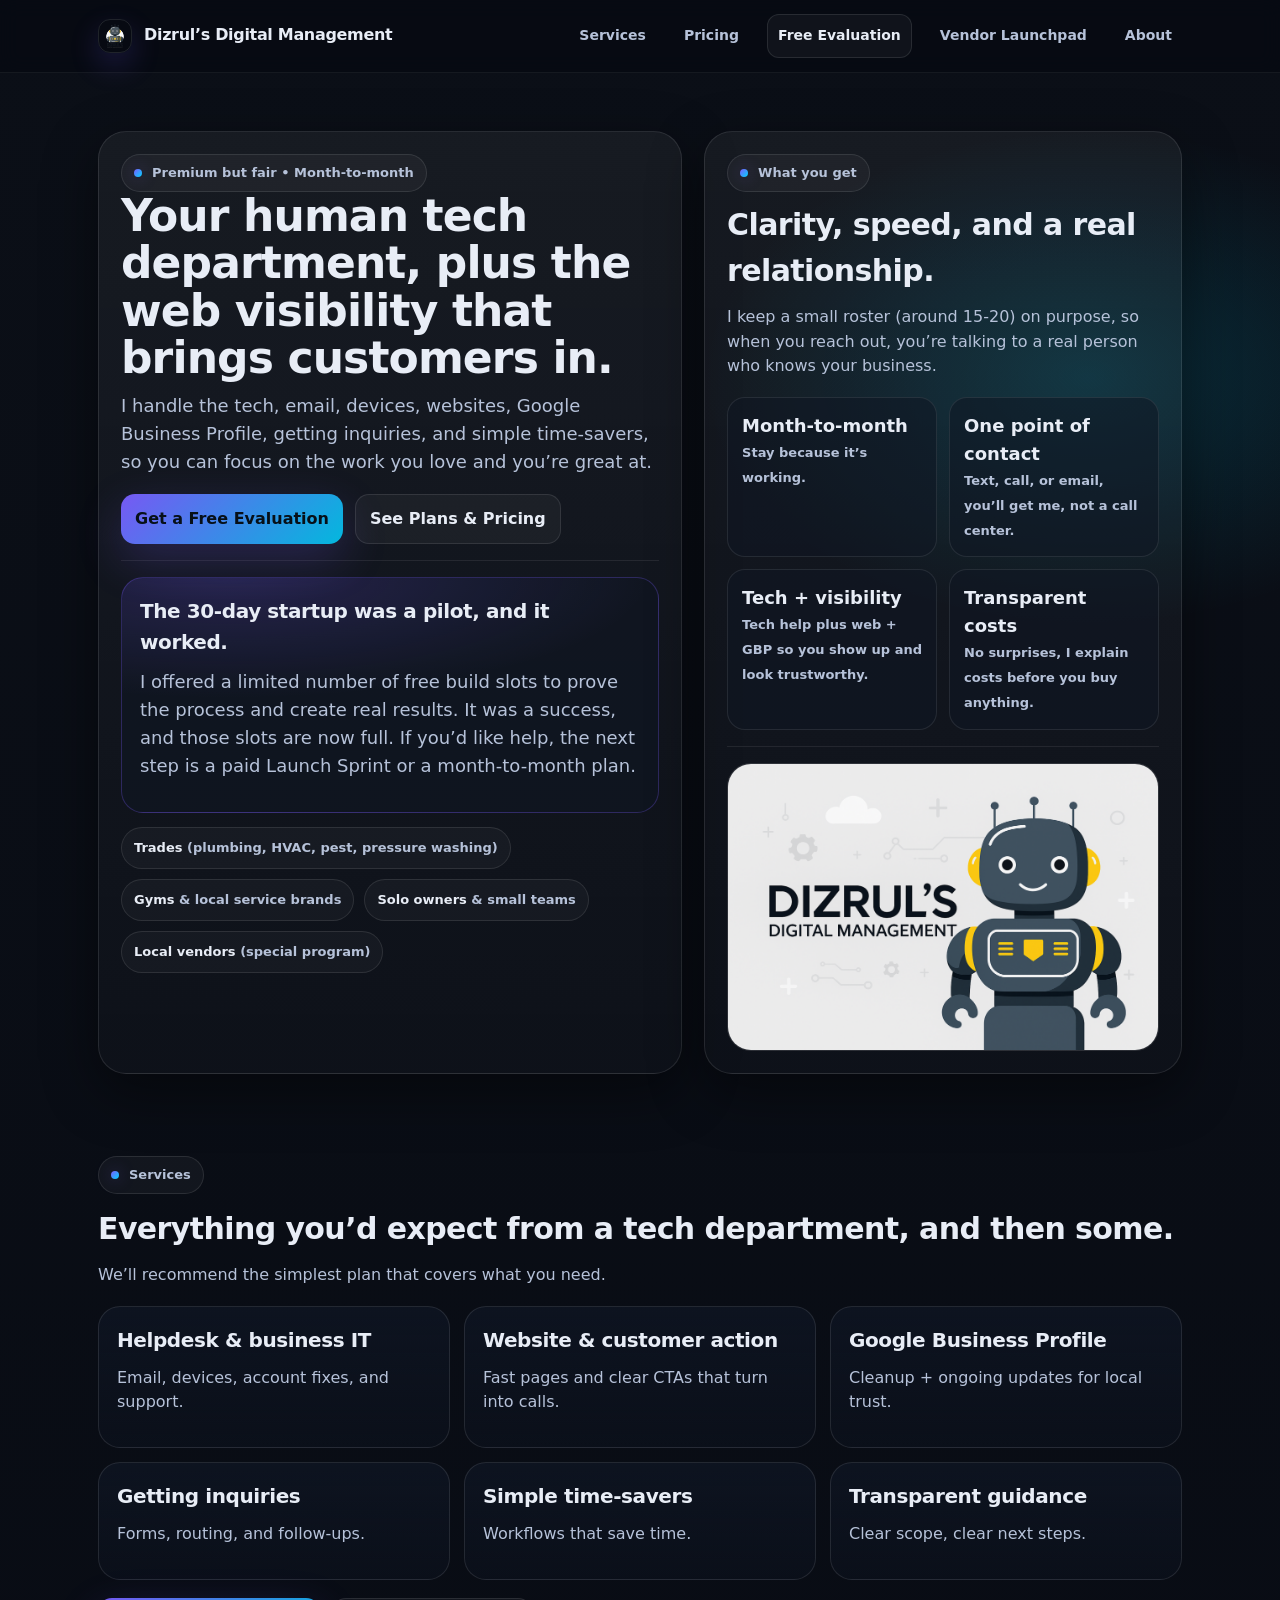
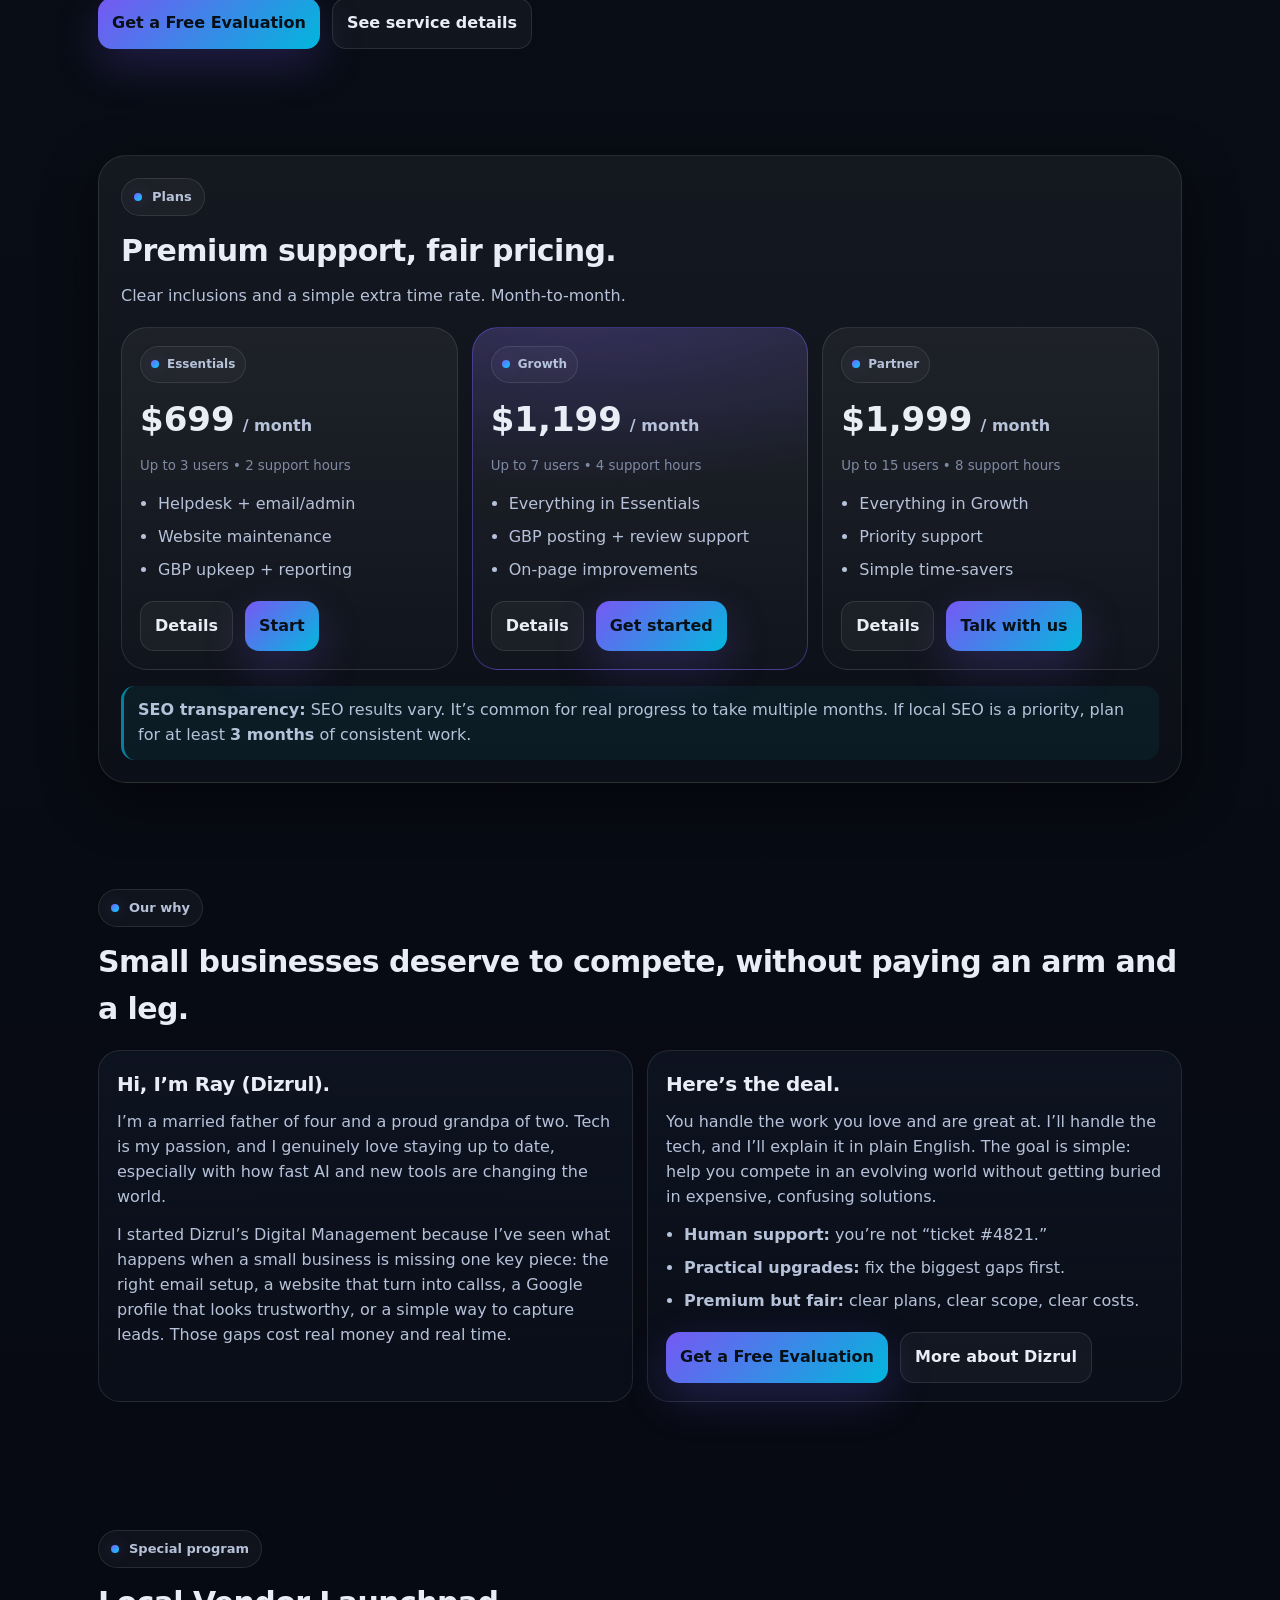
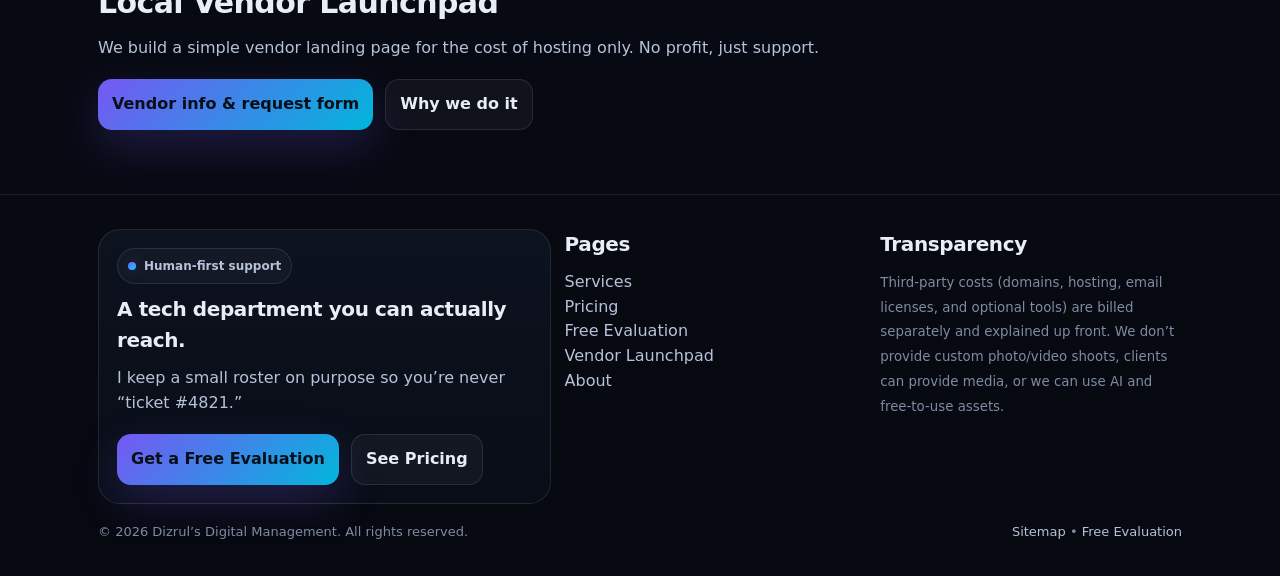
==== commit 9605c60c: "Merge branch 'main' into codex/remove-unnecessary-folder-from-repo-axs437" ====
--- a/index.html
+++ b/index.html
@@ -3,21 +3,21 @@
 <head>
  <meta charset="utf-8" />
  <meta name="viewport" content="width=device-width, initial-scale=1" />
- <title>Dizrul’s Digital Management | Human Tech Department for Small Businesses</title>
- <meta name="description" content="Human tech department support for small businesses and solo startups. Website design, hosting help, Google Business Profile management, tech support, and simple AI integration." />
+ <title>Dizrul’s Digital Management | Tech Department + Local Visibility</title>
+ <meta name="description" content="Premium-but-fair tech department support for small businesses. Email and device setup, websites, Google Business Profile management, getting inquiries, and simple time-savers." />
  <meta name="robots" content="index,follow" />
  <link rel="canonical" href="https://dizrul.com/index.html" />
  <link rel="icon" href="assets/favicon.png" type="image/png" />
  <link rel="stylesheet" href="assets/styles.css" />
  <meta property="og:type" content="website" />
  <meta property="og:site_name" content="Dizrul’s Digital Management" />
- <meta property="og:title" content="Dizrul’s Digital Management | Human Tech Department for Small Businesses" />
- <meta property="og:description" content="Human tech department support for small businesses and solo startups. Website design, hosting help, Google Business Profile management, tech support, and simple AI integration." />
+ <meta property="og:title" content="Dizrul’s Digital Management | Tech Department + Local Visibility" />
+ <meta property="og:description" content="Premium-but-fair tech department support for small businesses. Email and device setup, websites, Google Business Profile management, getting inquiries, and simple time-savers." />
  <meta property="og:url" content="https://dizrul.com/index.html" />
  <meta property="og:image" content="https://dizrul.com/assets/og-image.png" />
  <meta name="twitter:card" content="summary_large_image" />
- <meta name="twitter:title" content="Dizrul’s Digital Management | Human Tech Department for Small Businesses" />
- <meta name="twitter:description" content="Human tech department support for small businesses and solo startups. Website design, hosting help, Google Business Profile management, tech support, and simple AI integration." />
+ <meta name="twitter:title" content="Dizrul’s Digital Management | Tech Department + Local Visibility" />
+ <meta name="twitter:description" content="Premium-but-fair tech department support for small businesses. Email and device setup, websites, Google Business Profile management, getting inquiries, and simple time-savers." />
  <meta name="twitter:image" content="https://dizrul.com/assets/og-image.png" />
  <script type="application/ld+json">
 {
@@ -38,6 +38,7 @@
  <a href="services.html">Services</a>
  <a href="pricing.html">Pricing</a>
  <a href="evaluation.html" class="cta ghost">Free Evaluation</a>
+ <a href="vendor-launchpad.html">Vendor Launchpad</a>
  <a href="about.html">About</a>
  </nav>
  </div>
@@ -49,34 +50,44 @@
  <div class="container">
  <div class="heroGrid">
  <div class="card pad headline">
- <span class="kicker"><span class="dot"></span> Human tech department for small businesses</span>
- <h1>Clear tech help for small businesses and solo startups.</h1>
- <p>
- Need one trusted person to handle your website, hosting setup, Google presence, tech support, and simple AI time-savers?
- That’s what I do, in plain English, without agency runaround.
- </p>
- <div class="ctaRow">
- <a class="cta primary" href="evaluation.html">Get a Free Evaluation</a>
- <a class="cta ghost" href="pricing.html">See Pricing</a>
+ <span class="kicker"><span class="dot"></span> Premium but fair • Month-to-month</span>
+ <h1>Your human tech department, plus the web visibility that brings customers in.</h1>
+ <p>
+ I handle the tech, email, devices, websites, Google Business Profile, getting inquiries, and simple time-savers, so you can focus on the work you love and you’re great at.
+ </p>
+ <div class="ctaRow">
+ <a class="cta primary" href="evaluation.html">Get a Free Evaluation</a>
+ <a class="cta ghost" href="pricing.html">See Plans & Pricing</a>
+ </div>
+
+ <div class="hr"></div>
+
+ <div class="callout">
+ <h3>The 30-day startup was a pilot, and it worked.</h3>
+ <p>
+ I offered a limited number of free build slots to prove the process and create real results.
+ It was a success, and those slots are now full. If you’d like help, the next step is a paid Launch Sprint or a month-to-month plan.
+ </p>
  </div>
 
  <div class="pills" aria-label="Who we help">
- <div class="pill"><strong>Small businesses</strong> that need practical support</div>
- <div class="pill"><strong>Solo founders</strong> who want a reliable tech partner</div>
- <div class="pill"><strong>Local service teams</strong> that need better lead flow</div>
+ <div class="pill"><strong>Trades</strong> (plumbing, HVAC, pest, pressure washing)</div>
+ <div class="pill"><strong>Gyms</strong> & local service brands</div>
+ <div class="pill"><strong>Solo owners</strong> & small teams</div>
+ <div class="pill"><strong>Local vendors</strong> (special program)</div>
  </div>
  </div>
 
  <div class="card pad">
- <span class="kicker"><span class="dot"></span> Why owners choose Dizrul</span>
- <h2 style="margin-top:10px">Real support. Clear next steps. No mystery costs.</h2>
- <p>I keep a small roster on purpose, so when you reach out, you talk to someone who knows your business.</p>
+ <span class="kicker"><span class="dot"></span> What you get</span>
+ <h2 style="margin-top:10px">Clarity, speed, and a real relationship.</h2>
+ <p>I keep a small roster (around 15-20) on purpose, so when you reach out, you’re talking to a real person who knows your business.</p>
 
  <div class="statGrid">
- <div class="stat"><b>One point of contact</b><span>Call, text, or email a real person.</span></div>
- <div class="stat"><b>Plain-English guidance</b><span>No jargon, just what matters now.</span></div>
- <div class="stat"><b>Conversion-focused work</b><span>Fix weak pages, forms, and follow-up gaps.</span></div>
- <div class="stat"><b>Transparent pricing</b><span>Clear scope before any spend.</span></div>
+ <div class="stat"><b>Month-to-month</b><span>Stay because it’s working.</span></div>
+ <div class="stat"><b>One point of contact</b><span>Text, call, or email, you’ll get me, not a call center.</span></div>
+ <div class="stat"><b>Tech + visibility</b><span>Tech help plus web + GBP so you show up and look trustworthy.</span></div>
+ <div class="stat"><b>Transparent costs</b><span>No surprises, I explain costs before you buy anything.</span></div>
  </div>
 
  <div class="hr"></div>
@@ -92,21 +103,21 @@
  <section class="section">
  <div class="container">
  <span class="kicker"><span class="dot"></span> Services</span>
- <h2 style="margin-top:12px">Simple, practical support across your day-to-day tech.</h2>
- <p>Get help where most small businesses get stuck, without hiring a full internal team.</p>
+ <h2 style="margin-top:12px">Everything you’d expect from a tech department, and then some.</h2>
+ <p>We’ll recommend the simplest plan that covers what you need.</p>
 
  <div class="grid3" style="margin-top:18px">
- <div class="feature"><h3>Website design + updates</h3><p>Pages that look trustworthy and guide visitors to contact you.</p></div>
- <div class="feature"><h3>Website hosting help</h3><p>Domain, hosting, and setup guidance so your site stays online and stable.</p></div>
- <div class="feature"><h3>Google Business Profile</h3><p>Cleanup and ongoing updates so local customers can find and trust you.</p></div>
- <div class="feature"><h3>Small business tech support</h3><p>Email, accounts, devices, and troubleshooting when things break.</p></div>
- <div class="feature"><h3>Simple AI integration</h3><p>Light automations that save time without adding complexity.</p></div>
- <div class="feature"><h3>Lead capture improvements</h3><p>Forms, CTAs, and follow-up flow that turn visits into real inquiries.</p></div>
+ <div class="feature"><h3>Helpdesk & business IT</h3><p>Email, devices, account fixes, and support.</p></div>
+ <div class="feature"><h3>Website & customer action</h3><p>Fast pages and clear CTAs that turn into calls.</p></div>
+ <div class="feature"><h3>Google Business Profile</h3><p>Cleanup + ongoing updates for local trust.</p></div>
+ <div class="feature"><h3>Getting inquiries</h3><p>Forms, routing, and follow-ups.</p></div>
+ <div class="feature"><h3>Simple time-savers</h3><p>Workflows that save time.</p></div>
+ <div class="feature"><h3>Transparent guidance</h3><p>Clear scope, clear next steps.</p></div>
  </div>
 
  <div class="ctaRow" style="margin-top:18px">
  <a class="cta primary" href="evaluation.html">Get a Free Evaluation</a>
- <a class="cta ghost" href="services.html">See Services</a>
+ <a class="cta ghost" href="services.html">See service details</a>
  </div>
  </div>
  </section>
@@ -114,59 +125,107 @@
  <section class="section tight">
  <div class="container">
  <div class="card pad">
- <span class="kicker"><span class="dot"></span> How to get started</span>
- <h2 style="margin-top:12px">A clear path: Free Evaluation → Launch Sprint → Monthly Support</h2>
- <div class="grid3" style="margin-top:14px">
- <div class="feature">
- <h3>1) Free Evaluation</h3>
- <p>Share your current setup. I review what is hurting visibility, trust, and leads.</p>
- </div>
- <div class="feature">
- <h3>2) Launch Sprint</h3>
- <p>We fix the highest-impact gaps first so your foundation is stable and clear.</p>
- </div>
- <div class="feature">
- <h3>3) Monthly Support</h3>
- <p>Keep improving your website, Google presence, and tech operations month to month.</p>
- </div>
- </div>
- <div class="ctaRow" style="margin-top:18px">
- <a class="cta primary" href="evaluation.html">Get a Free Evaluation</a>
- <a class="cta ghost" href="pricing.html">See Pricing</a>
- </div>
- </div>
- </div>
- </section>
-
+ <span class="kicker"><span class="dot"></span> Plans</span>
+ <h2 style="margin-top:12px">Premium support, fair pricing.</h2>
+ <p>Clear inclusions and a simple extra time rate. Month-to-month.</p>
+
+ <div class="pricing" style="margin-top:18px">
+ <div class="plan">
+ <div class="badge"><span class="dot"></span> Essentials</div>
+ <div class="price"><b>$699</b><span>/ month</span></div>
+ <p><small>Up to 3 users • 2 support hours</small></p>
+ <ul>
+ <li>Helpdesk + email/admin</li><li>Website maintenance</li><li>GBP upkeep + reporting</li>
+ </ul>
+ <div class="ctaRow">
+ <a class="cta ghost" href="pricing.html#essentials">Details</a>
+ <a class="cta primary" href="evaluation.html">Start</a>
+ </div>
+ </div>
+
+ <div class="plan featured">
+ <div class="badge"><span class="dot"></span> Growth</div>
+ <div class="price"><b>$1,199</b><span>/ month</span></div>
+ <p><small>Up to 7 users • 4 support hours</small></p>
+ <ul>
+ <li>Everything in Essentials</li><li>GBP posting + review support</li><li>On-page improvements</li>
+ </ul>
+ <div class="ctaRow">
+ <a class="cta ghost" href="pricing.html#growth">Details</a>
+ <a class="cta primary" href="evaluation.html">Get started</a>
+ </div>
+ </div>
+
+ <div class="plan">
+ <div class="badge"><span class="dot"></span> Partner</div>
+ <div class="price"><b>$1,999</b><span>/ month</span></div>
+ <p><small>Up to 15 users • 8 support hours</small></p>
+ <ul>
+ <li>Everything in Growth</li><li>Priority support</li><li>Simple time-savers</li>
+ </ul>
+ <div class="ctaRow">
+ <a class="cta ghost" href="pricing.html#partner">Details</a>
+ <a class="cta primary" href="evaluation.html">Talk with us</a>
+ </div>
+ </div>
+ </div>
+
+ <div class="note" style="margin-top:16px">
+ <b>SEO transparency:</b> SEO results vary. It’s common for real progress to take multiple months. If local SEO is a priority, plan for at least <b>3 months</b> of consistent work.
+ </div>
+ </div>
+ </div>
+ </section>
+
+ 
  <section class="section">
  <div class="container">
- <span class="kicker"><span class="dot"></span> About Dizrul</span>
- <h2 style="margin-top:12px">The goal is simple: make your tech easier so your business can grow.</h2>
+ <span class="kicker"><span class="dot"></span> Our why</span>
+ <h2 style="margin-top:12px">Small businesses deserve to compete, without paying an arm and a leg.</h2>
  <div class="grid2" style="margin-top:18px">
  <div class="feature">
- <p>
- I built Dizrul’s Digital Management to be the human tech department small businesses wish they had:
- responsive, practical, and easy to understand.
- </p>
- <p>
- You focus on running your business. I handle the tech details and keep things moving.
+ <h3>Hi, I’m Ray (Dizrul).</h3>
+ <p>
+ I’m a married father of four and a proud grandpa of two. Tech is my passion, and I genuinely love staying up to date, especially with how fast AI and new tools are changing the world.
+ </p>
+ <p>
+ I started Dizrul’s Digital Management because I’ve seen what happens when a small business is missing one key piece:
+ the right email setup, a website that turn into callss, a Google profile that looks trustworthy, or a simple way to capture leads.
+ Those gaps cost real money and real time.
  </p>
  </div>
  <div class="feature">
- <ul>
- <li><b>Human support:</b> no ticket maze, no handoffs.</li>
- <li><b>Practical priorities:</b> fix the biggest problems first.</li>
- <li><b>Clear communication:</b> plain-English updates and next steps.</li>
- </ul>
- <div class="ctaRow">
- <a class="cta primary" href="evaluation.html">Get a Free Evaluation</a>
- <a class="cta ghost" href="about.html">Learn More</a>
- </div>
- </div>
- </div>
- </div>
- </section>
-</main>
+ <h3>Here’s the deal.</h3>
+ <p>
+ You handle the work you love and are great at. I’ll handle the tech, and I’ll explain it in plain English.
+ The goal is simple: help you compete in an evolving world without getting buried in expensive, confusing solutions.
+ </p>
+ <ul>
+ <li><b>Human support:</b> you’re not “ticket #4821.”</li>
+ <li><b>Practical upgrades:</b> fix the biggest gaps first.</li>
+ <li><b>Premium but fair:</b> clear plans, clear scope, clear costs.</li>
+ </ul>
+ <div class="ctaRow">
+ <a class="cta primary" href="evaluation.html">Get a Free Evaluation</a>
+ <a class="cta ghost" href="about.html">More about Dizrul</a>
+ </div>
+ </div>
+ </div>
+ </div>
+ </section>
+
+<section class="section">
+ <div class="container">
+ <span class="kicker"><span class="dot"></span> Special program</span>
+ <h2 style="margin-top:12px">Local Vendor Launchpad</h2>
+ <p>We build a simple vendor landing page for the cost of hosting only. No profit, just support.</p>
+ <div class="ctaRow">
+ <a class="cta primary" href="vendor-launchpad.html">Vendor info & request form</a>
+ <a class="cta ghost" href="about.html">Why we do it</a>
+ </div>
+ </div>
+ </section>
+ </main>
 
  <footer class="footer">
  <div class="container">
@@ -186,8 +245,8 @@
  <a href="services.html">Services</a><br/>
  <a href="pricing.html">Pricing</a><br/>
  <a href="evaluation.html">Free Evaluation</a><br/>
- <a href="about.html">About</a><br/>
- <a href="vendor-launchpad.html">Community: Vendor Launchpad</a>
+ <a href="vendor-launchpad.html">Vendor Launchpad</a><br/>
+ <a href="about.html">About</a>
  </p>
  </div>
  <div>
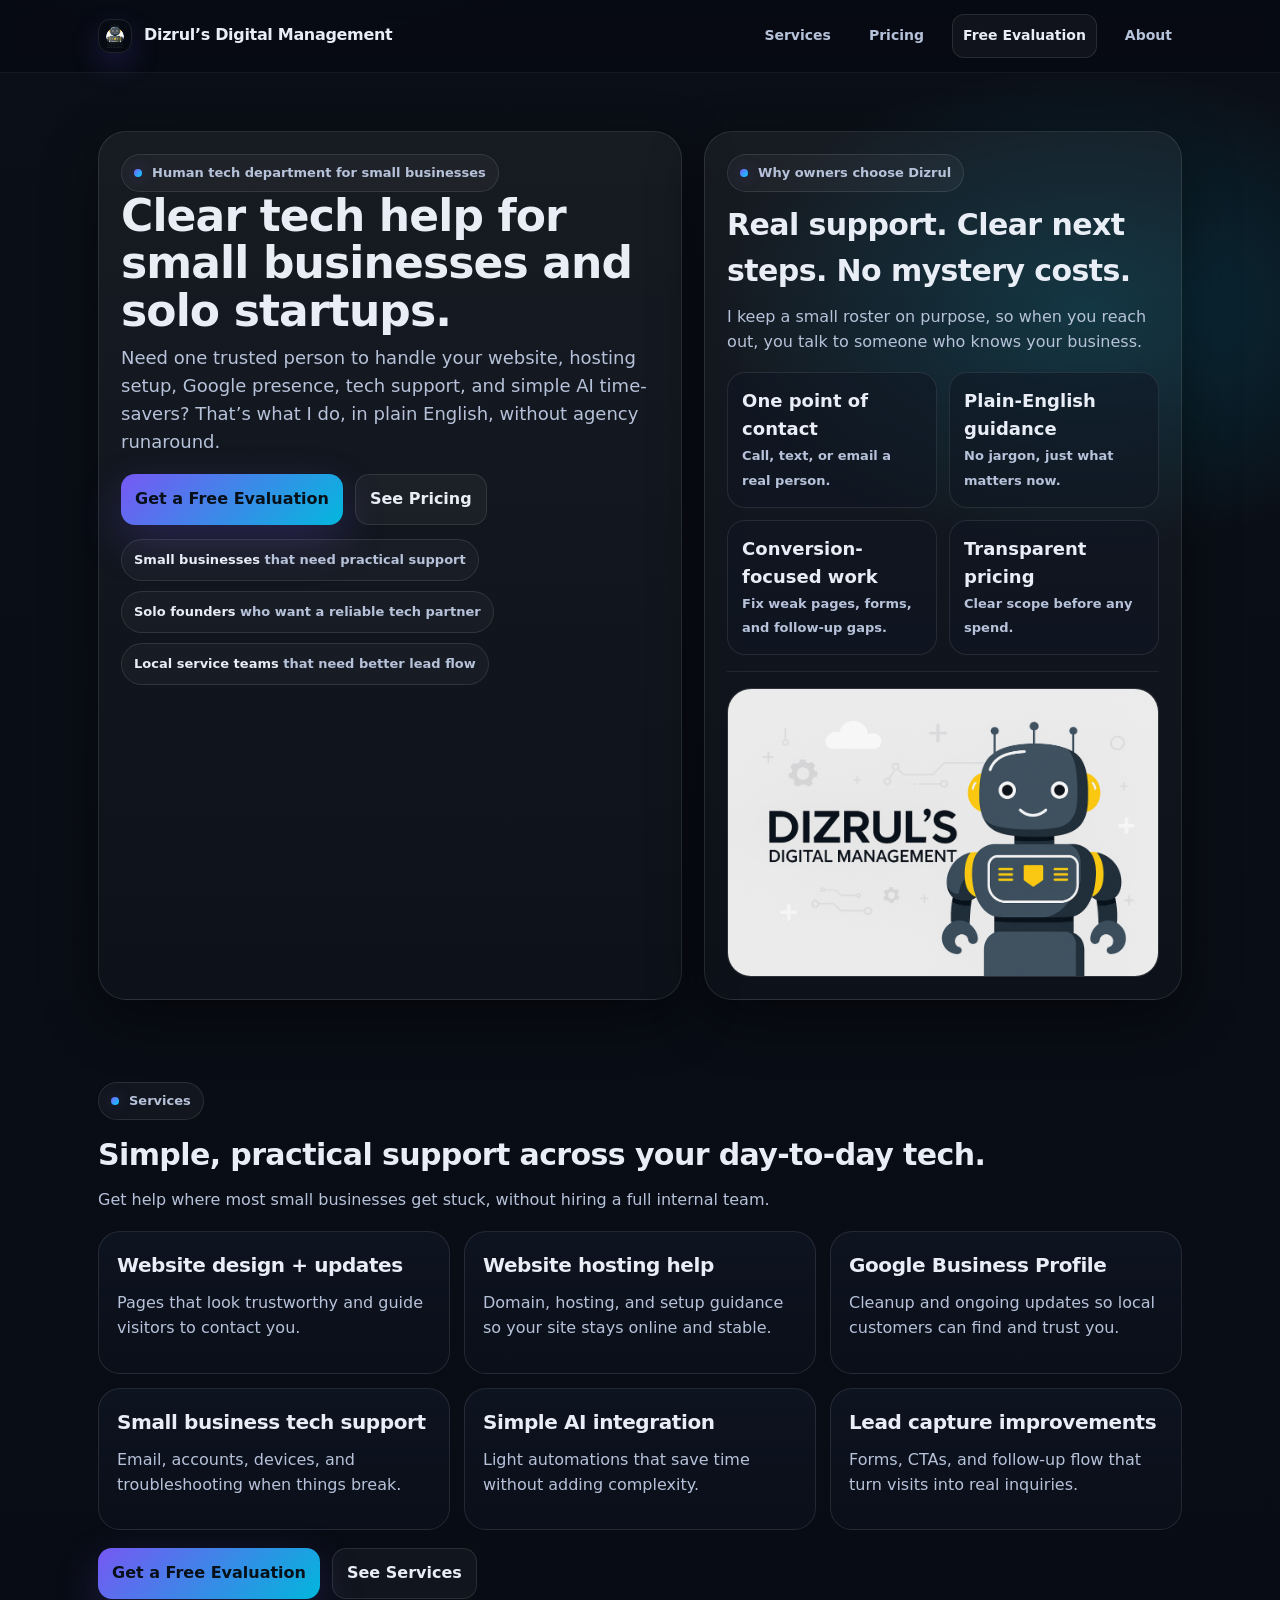
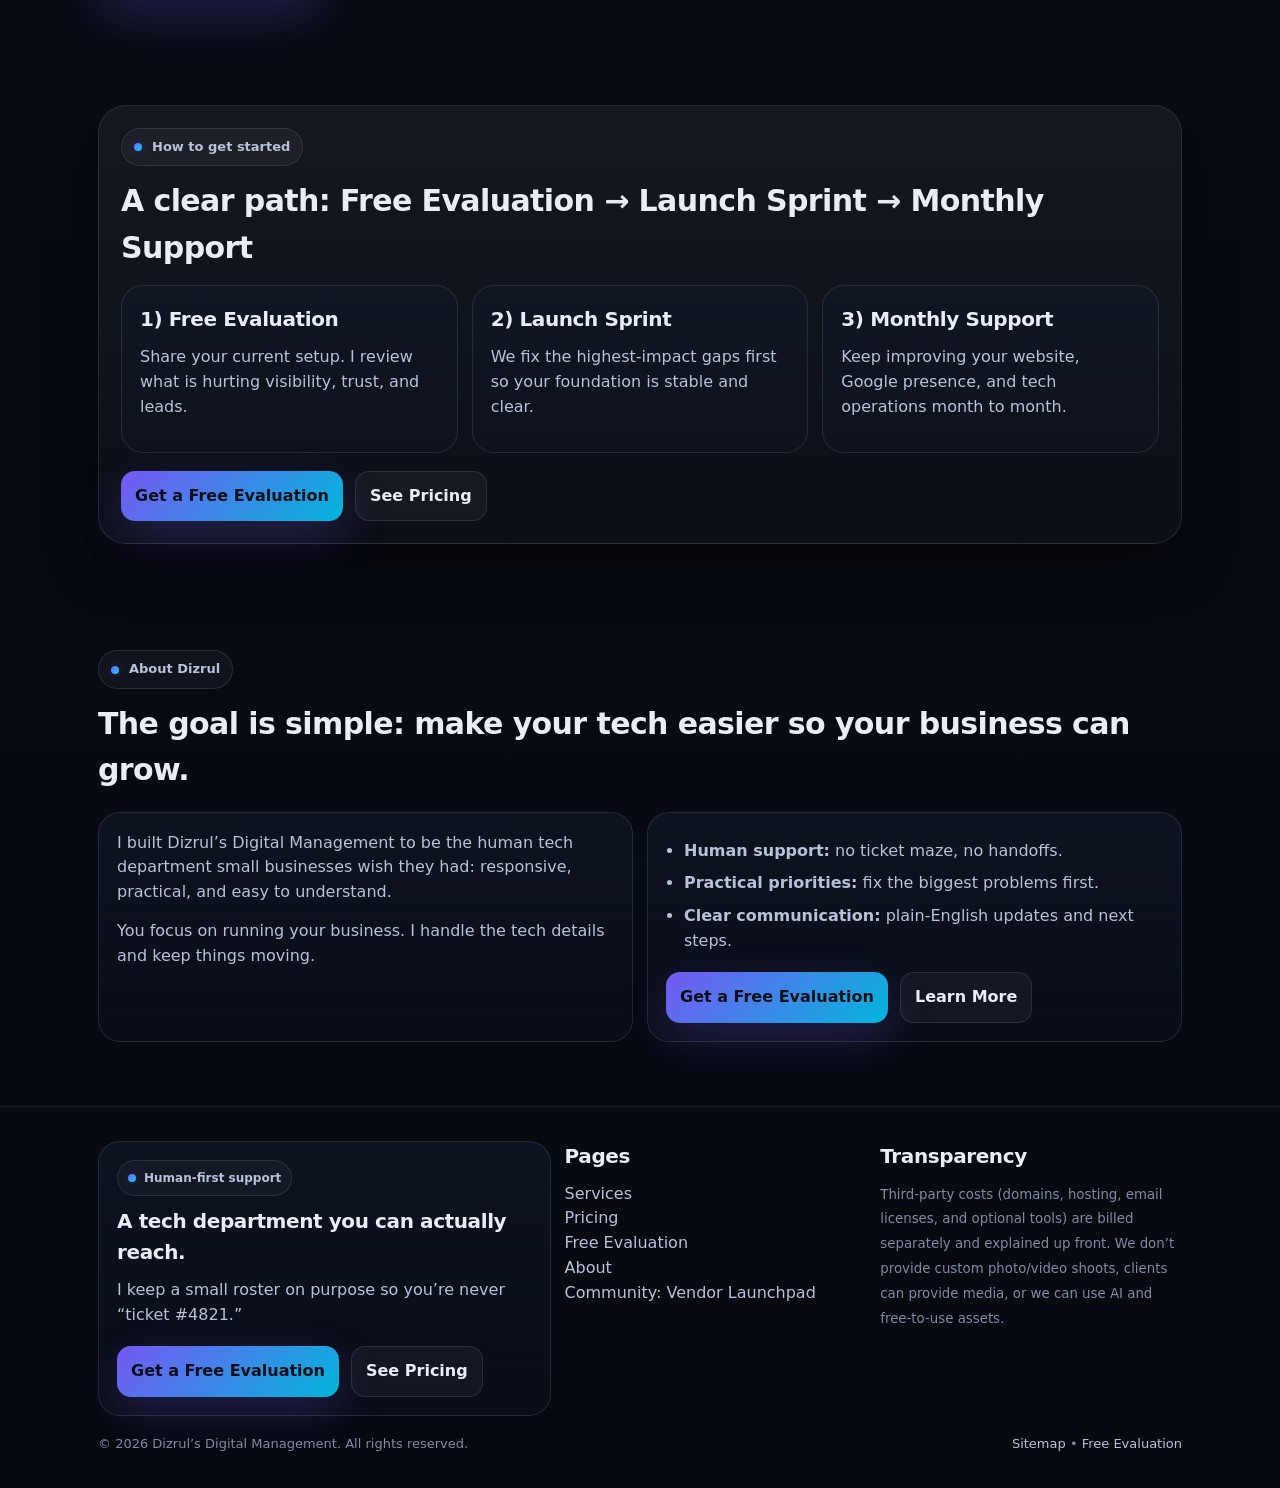
==== commit 0619c871: "Polish copy consistency and trust language across key pages" ====
--- a/index.html
+++ b/index.html
@@ -3,21 +3,21 @@
 <head>
  <meta charset="utf-8" />
  <meta name="viewport" content="width=device-width, initial-scale=1" />
- <title>Dizrul’s Digital Management | Tech Department + Local Visibility</title>
- <meta name="description" content="Premium-but-fair tech department support for small businesses. Email and device setup, websites, Google Business Profile management, getting inquiries, and simple time-savers." />
+ <title>Dizrul’s Digital Management | Human Tech Department for Small Businesses</title>
+ <meta name="description" content="Human tech department support for small businesses and solo startups. Website design, hosting help, Google Business Profile management, tech support, and simple AI integration." />
  <meta name="robots" content="index,follow" />
  <link rel="canonical" href="https://dizrul.com/index.html" />
  <link rel="icon" href="assets/favicon.png" type="image/png" />
  <link rel="stylesheet" href="assets/styles.css" />
  <meta property="og:type" content="website" />
  <meta property="og:site_name" content="Dizrul’s Digital Management" />
- <meta property="og:title" content="Dizrul’s Digital Management | Tech Department + Local Visibility" />
- <meta property="og:description" content="Premium-but-fair tech department support for small businesses. Email and device setup, websites, Google Business Profile management, getting inquiries, and simple time-savers." />
+ <meta property="og:title" content="Dizrul’s Digital Management | Human Tech Department for Small Businesses" />
+ <meta property="og:description" content="Human tech department support for small businesses and solo startups. Website design, hosting help, Google Business Profile management, tech support, and simple AI integration." />
  <meta property="og:url" content="https://dizrul.com/index.html" />
  <meta property="og:image" content="https://dizrul.com/assets/og-image.png" />
  <meta name="twitter:card" content="summary_large_image" />
- <meta name="twitter:title" content="Dizrul’s Digital Management | Tech Department + Local Visibility" />
- <meta name="twitter:description" content="Premium-but-fair tech department support for small businesses. Email and device setup, websites, Google Business Profile management, getting inquiries, and simple time-savers." />
+ <meta name="twitter:title" content="Dizrul’s Digital Management | Human Tech Department for Small Businesses" />
+ <meta name="twitter:description" content="Human tech department support for small businesses and solo startups. Website design, hosting help, Google Business Profile management, tech support, and simple AI integration." />
  <meta name="twitter:image" content="https://dizrul.com/assets/og-image.png" />
  <script type="application/ld+json">
 {
@@ -38,7 +38,6 @@
  <a href="services.html">Services</a>
  <a href="pricing.html">Pricing</a>
  <a href="evaluation.html" class="cta ghost">Free Evaluation</a>
- <a href="vendor-launchpad.html">Vendor Launchpad</a>
  <a href="about.html">About</a>
  </nav>
  </div>
@@ -50,44 +49,34 @@
  <div class="container">
  <div class="heroGrid">
  <div class="card pad headline">
- <span class="kicker"><span class="dot"></span> Premium but fair • Month-to-month</span>
- <h1>Your human tech department, plus the web visibility that brings customers in.</h1>
- <p>
- I handle the tech, email, devices, websites, Google Business Profile, getting inquiries, and simple time-savers, so you can focus on the work you love and you’re great at.
+ <span class="kicker"><span class="dot"></span> Human tech department for small businesses</span>
+ <h1>Clear tech help for small businesses and solo startups.</h1>
+ <p>
+ Need one trusted person to handle your website, hosting setup, Google presence, tech support, and simple AI time-savers?
+ That’s what I do, in plain English, without agency runaround.
  </p>
  <div class="ctaRow">
  <a class="cta primary" href="evaluation.html">Get a Free Evaluation</a>
- <a class="cta ghost" href="pricing.html">See Plans & Pricing</a>
- </div>
-
- <div class="hr"></div>
-
- <div class="callout">
- <h3>The 30-day startup was a pilot, and it worked.</h3>
- <p>
- I offered a limited number of free build slots to prove the process and create real results.
- It was a success, and those slots are now full. If you’d like help, the next step is a paid Launch Sprint or a month-to-month plan.
- </p>
+ <a class="cta ghost" href="pricing.html">See Pricing</a>
  </div>
 
  <div class="pills" aria-label="Who we help">
- <div class="pill"><strong>Trades</strong> (plumbing, HVAC, pest, pressure washing)</div>
- <div class="pill"><strong>Gyms</strong> & local service brands</div>
- <div class="pill"><strong>Solo owners</strong> & small teams</div>
- <div class="pill"><strong>Local vendors</strong> (special program)</div>
+ <div class="pill"><strong>Small businesses</strong> that need practical support</div>
+ <div class="pill"><strong>Solo founders</strong> who want a reliable tech partner</div>
+ <div class="pill"><strong>Local service teams</strong> that need better lead flow</div>
  </div>
  </div>
 
  <div class="card pad">
- <span class="kicker"><span class="dot"></span> What you get</span>
- <h2 style="margin-top:10px">Clarity, speed, and a real relationship.</h2>
- <p>I keep a small roster (around 15-20) on purpose, so when you reach out, you’re talking to a real person who knows your business.</p>
+ <span class="kicker"><span class="dot"></span> Why owners choose Dizrul</span>
+ <h2 style="margin-top:10px">Real support. Clear next steps. No mystery costs.</h2>
+ <p>I keep a small roster on purpose, so when you reach out, you talk to someone who knows your business.</p>
 
  <div class="statGrid">
- <div class="stat"><b>Month-to-month</b><span>Stay because it’s working.</span></div>
- <div class="stat"><b>One point of contact</b><span>Text, call, or email, you’ll get me, not a call center.</span></div>
- <div class="stat"><b>Tech + visibility</b><span>Tech help plus web + GBP so you show up and look trustworthy.</span></div>
- <div class="stat"><b>Transparent costs</b><span>No surprises, I explain costs before you buy anything.</span></div>
+ <div class="stat"><b>One point of contact</b><span>Call, text, or email a real person.</span></div>
+ <div class="stat"><b>Plain-English guidance</b><span>No jargon, just what matters now.</span></div>
+ <div class="stat"><b>Conversion-focused work</b><span>Fix weak pages, forms, and follow-up gaps.</span></div>
+ <div class="stat"><b>Transparent pricing</b><span>Clear scope before any spend.</span></div>
  </div>
 
  <div class="hr"></div>
@@ -103,21 +92,21 @@
  <section class="section">
  <div class="container">
  <span class="kicker"><span class="dot"></span> Services</span>
- <h2 style="margin-top:12px">Everything you’d expect from a tech department, and then some.</h2>
- <p>We’ll recommend the simplest plan that covers what you need.</p>
+ <h2 style="margin-top:12px">Simple, practical support across your day-to-day tech.</h2>
+ <p>Get help where most small businesses get stuck, without hiring a full internal team.</p>
 
  <div class="grid3" style="margin-top:18px">
- <div class="feature"><h3>Helpdesk & business IT</h3><p>Email, devices, account fixes, and support.</p></div>
- <div class="feature"><h3>Website & customer action</h3><p>Fast pages and clear CTAs that turn into calls.</p></div>
- <div class="feature"><h3>Google Business Profile</h3><p>Cleanup + ongoing updates for local trust.</p></div>
- <div class="feature"><h3>Getting inquiries</h3><p>Forms, routing, and follow-ups.</p></div>
- <div class="feature"><h3>Simple time-savers</h3><p>Workflows that save time.</p></div>
- <div class="feature"><h3>Transparent guidance</h3><p>Clear scope, clear next steps.</p></div>
+ <div class="feature"><h3>Website design + updates</h3><p>Pages that look trustworthy and guide visitors to contact you.</p></div>
+ <div class="feature"><h3>Website hosting help</h3><p>Domain, hosting, and setup guidance so your site stays online and stable.</p></div>
+ <div class="feature"><h3>Google Business Profile</h3><p>Cleanup and ongoing updates so local customers can find and trust you.</p></div>
+ <div class="feature"><h3>Small business tech support</h3><p>Email, accounts, devices, and troubleshooting when things break.</p></div>
+ <div class="feature"><h3>Simple AI integration</h3><p>Light automations that save time without adding complexity.</p></div>
+ <div class="feature"><h3>Lead capture improvements</h3><p>Forms, CTAs, and follow-up flow that turn visits into real inquiries.</p></div>
  </div>
 
  <div class="ctaRow" style="margin-top:18px">
  <a class="cta primary" href="evaluation.html">Get a Free Evaluation</a>
- <a class="cta ghost" href="services.html">See service details</a>
+ <a class="cta ghost" href="services.html">See Services</a>
  </div>
  </div>
  </section>
@@ -125,107 +114,59 @@
  <section class="section tight">
  <div class="container">
  <div class="card pad">
- <span class="kicker"><span class="dot"></span> Plans</span>
- <h2 style="margin-top:12px">Premium support, fair pricing.</h2>
- <p>Clear inclusions and a simple extra time rate. Month-to-month.</p>
-
- <div class="pricing" style="margin-top:18px">
- <div class="plan">
- <div class="badge"><span class="dot"></span> Essentials</div>
- <div class="price"><b>$699</b><span>/ month</span></div>
- <p><small>Up to 3 users • 2 support hours</small></p>
+ <span class="kicker"><span class="dot"></span> How to get started</span>
+ <h2 style="margin-top:12px">A clear path: Free Evaluation → Launch Sprint → Monthly Support</h2>
+ <div class="grid3" style="margin-top:14px">
+ <div class="feature">
+ <h3>1) Free Evaluation</h3>
+ <p>Share your current setup. I review what is hurting visibility, trust, and leads.</p>
+ </div>
+ <div class="feature">
+ <h3>2) Launch Sprint</h3>
+ <p>We fix the highest-impact gaps first so your foundation is stable and clear.</p>
+ </div>
+ <div class="feature">
+ <h3>3) Monthly Support</h3>
+ <p>Keep improving your website, Google presence, and tech operations month to month.</p>
+ </div>
+ </div>
+ <div class="ctaRow" style="margin-top:18px">
+ <a class="cta primary" href="evaluation.html">Get a Free Evaluation</a>
+ <a class="cta ghost" href="pricing.html">See Pricing</a>
+ </div>
+ </div>
+ </div>
+ </section>
+
+ <section class="section">
+ <div class="container">
+ <span class="kicker"><span class="dot"></span> About Dizrul</span>
+ <h2 style="margin-top:12px">The goal is simple: make your tech easier so your business can grow.</h2>
+ <div class="grid2" style="margin-top:18px">
+ <div class="feature">
+ <p>
+ I built Dizrul’s Digital Management to be the human tech department small businesses wish they had:
+ responsive, practical, and easy to understand.
+ </p>
+ <p>
+ You focus on running your business. I handle the tech details and keep things moving.
+ </p>
+ </div>
+ <div class="feature">
  <ul>
- <li>Helpdesk + email/admin</li><li>Website maintenance</li><li>GBP upkeep + reporting</li>
+ <li><b>Human support:</b> no ticket maze, no handoffs.</li>
+ <li><b>Practical priorities:</b> fix the biggest problems first.</li>
+ <li><b>Clear communication:</b> plain-English updates and next steps.</li>
  </ul>
  <div class="ctaRow">
- <a class="cta ghost" href="pricing.html#essentials">Details</a>
- <a class="cta primary" href="evaluation.html">Start</a>
- </div>
- </div>
-
- <div class="plan featured">
- <div class="badge"><span class="dot"></span> Growth</div>
- <div class="price"><b>$1,199</b><span>/ month</span></div>
- <p><small>Up to 7 users • 4 support hours</small></p>
- <ul>
- <li>Everything in Essentials</li><li>GBP posting + review support</li><li>On-page improvements</li>
- </ul>
- <div class="ctaRow">
- <a class="cta ghost" href="pricing.html#growth">Details</a>
- <a class="cta primary" href="evaluation.html">Get started</a>
- </div>
- </div>
-
- <div class="plan">
- <div class="badge"><span class="dot"></span> Partner</div>
- <div class="price"><b>$1,999</b><span>/ month</span></div>
- <p><small>Up to 15 users • 8 support hours</small></p>
- <ul>
- <li>Everything in Growth</li><li>Priority support</li><li>Simple time-savers</li>
- </ul>
- <div class="ctaRow">
- <a class="cta ghost" href="pricing.html#partner">Details</a>
- <a class="cta primary" href="evaluation.html">Talk with us</a>
- </div>
- </div>
- </div>
-
- <div class="note" style="margin-top:16px">
- <b>SEO transparency:</b> SEO results vary. It’s common for real progress to take multiple months. If local SEO is a priority, plan for at least <b>3 months</b> of consistent work.
- </div>
- </div>
- </div>
- </section>
-
- 
- <section class="section">
- <div class="container">
- <span class="kicker"><span class="dot"></span> Our why</span>
- <h2 style="margin-top:12px">Small businesses deserve to compete, without paying an arm and a leg.</h2>
- <div class="grid2" style="margin-top:18px">
- <div class="feature">
- <h3>Hi, I’m Ray (Dizrul).</h3>
- <p>
- I’m a married father of four and a proud grandpa of two. Tech is my passion, and I genuinely love staying up to date, especially with how fast AI and new tools are changing the world.
- </p>
- <p>
- I started Dizrul’s Digital Management because I’ve seen what happens when a small business is missing one key piece:
- the right email setup, a website that turn into callss, a Google profile that looks trustworthy, or a simple way to capture leads.
- Those gaps cost real money and real time.
- </p>
- </div>
- <div class="feature">
- <h3>Here’s the deal.</h3>
- <p>
- You handle the work you love and are great at. I’ll handle the tech, and I’ll explain it in plain English.
- The goal is simple: help you compete in an evolving world without getting buried in expensive, confusing solutions.
- </p>
- <ul>
- <li><b>Human support:</b> you’re not “ticket #4821.”</li>
- <li><b>Practical upgrades:</b> fix the biggest gaps first.</li>
- <li><b>Premium but fair:</b> clear plans, clear scope, clear costs.</li>
- </ul>
- <div class="ctaRow">
- <a class="cta primary" href="evaluation.html">Get a Free Evaluation</a>
- <a class="cta ghost" href="about.html">More about Dizrul</a>
- </div>
- </div>
- </div>
- </div>
- </section>
-
-<section class="section">
- <div class="container">
- <span class="kicker"><span class="dot"></span> Special program</span>
- <h2 style="margin-top:12px">Local Vendor Launchpad</h2>
- <p>We build a simple vendor landing page for the cost of hosting only. No profit, just support.</p>
- <div class="ctaRow">
- <a class="cta primary" href="vendor-launchpad.html">Vendor info & request form</a>
- <a class="cta ghost" href="about.html">Why we do it</a>
- </div>
- </div>
- </section>
- </main>
+ <a class="cta primary" href="evaluation.html">Get a Free Evaluation</a>
+ <a class="cta ghost" href="about.html">Learn More</a>
+ </div>
+ </div>
+ </div>
+ </div>
+ </section>
+</main>
 
  <footer class="footer">
  <div class="container">
@@ -245,8 +186,8 @@
  <a href="services.html">Services</a><br/>
  <a href="pricing.html">Pricing</a><br/>
  <a href="evaluation.html">Free Evaluation</a><br/>
- <a href="vendor-launchpad.html">Vendor Launchpad</a><br/>
- <a href="about.html">About</a>
+ <a href="about.html">About</a><br/>
+ <a href="vendor-launchpad.html">Community: Vendor Launchpad</a>
  </p>
  </div>
  <div>
